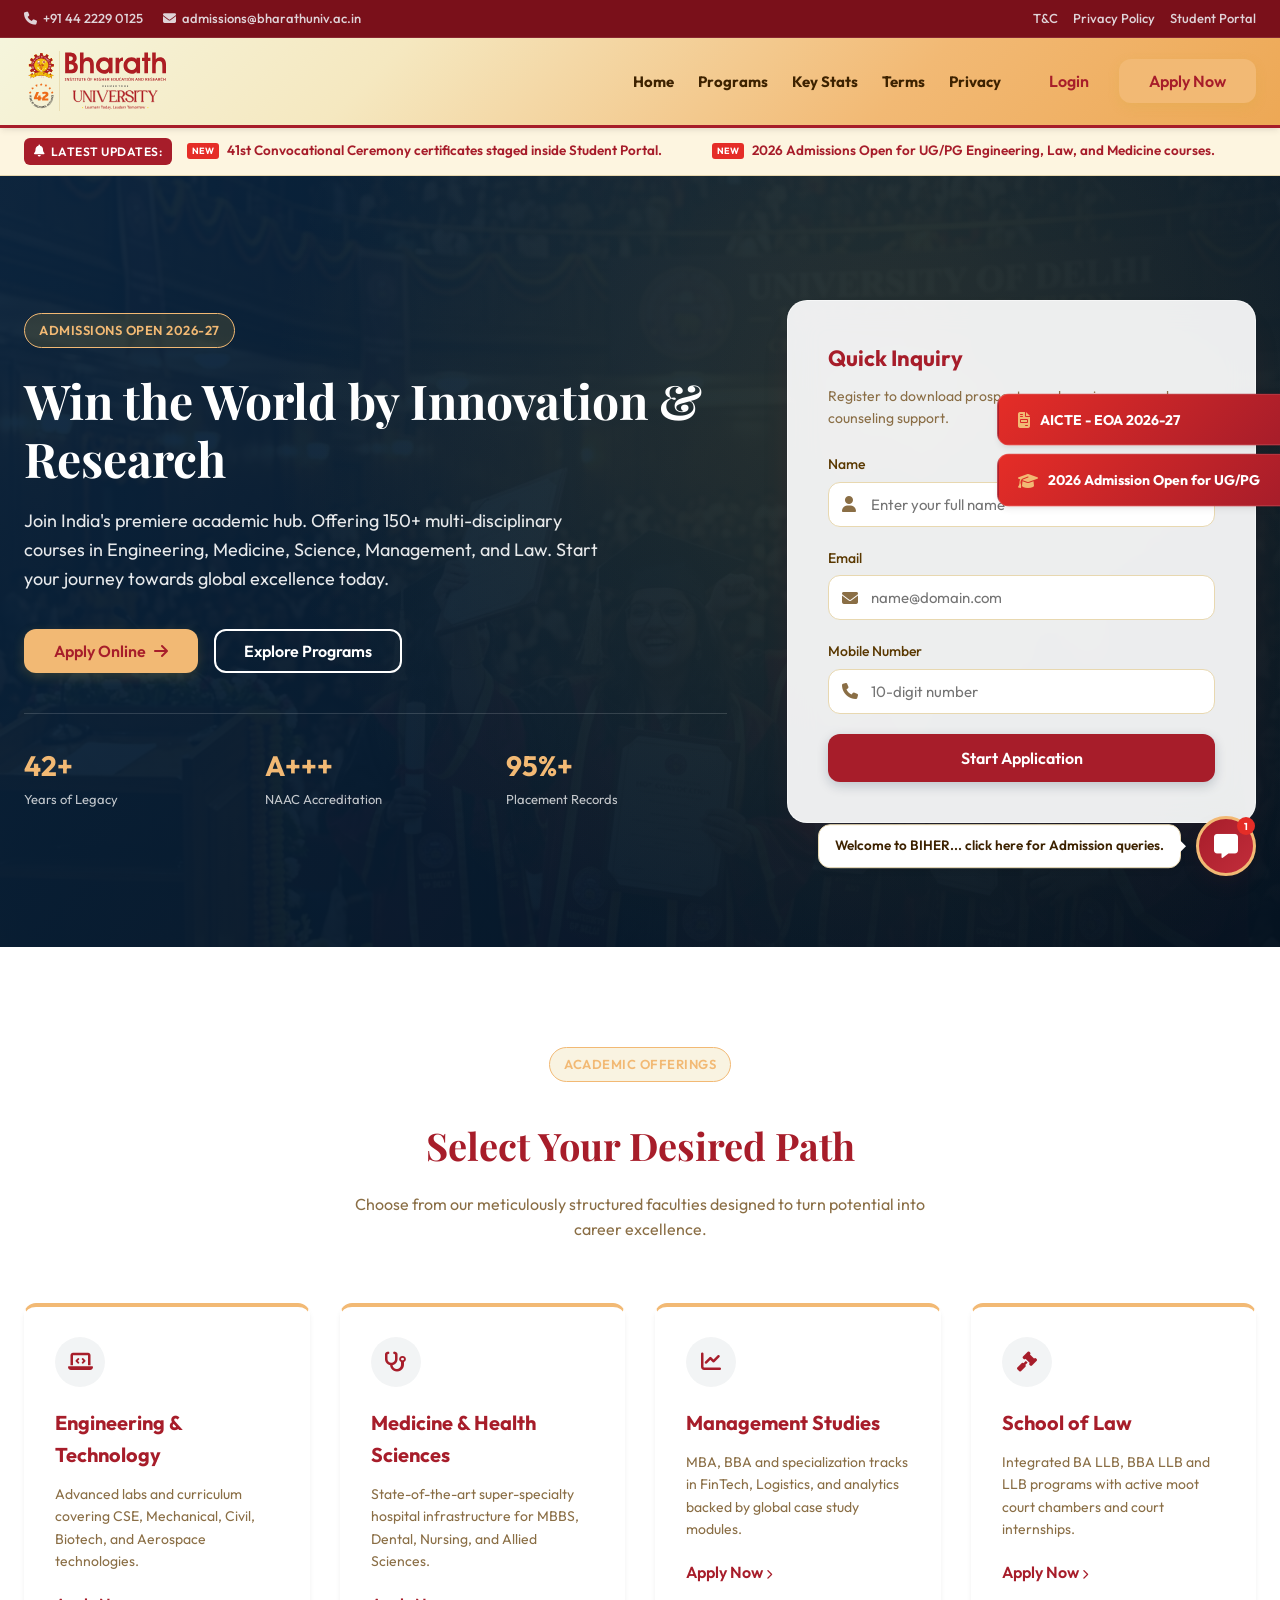
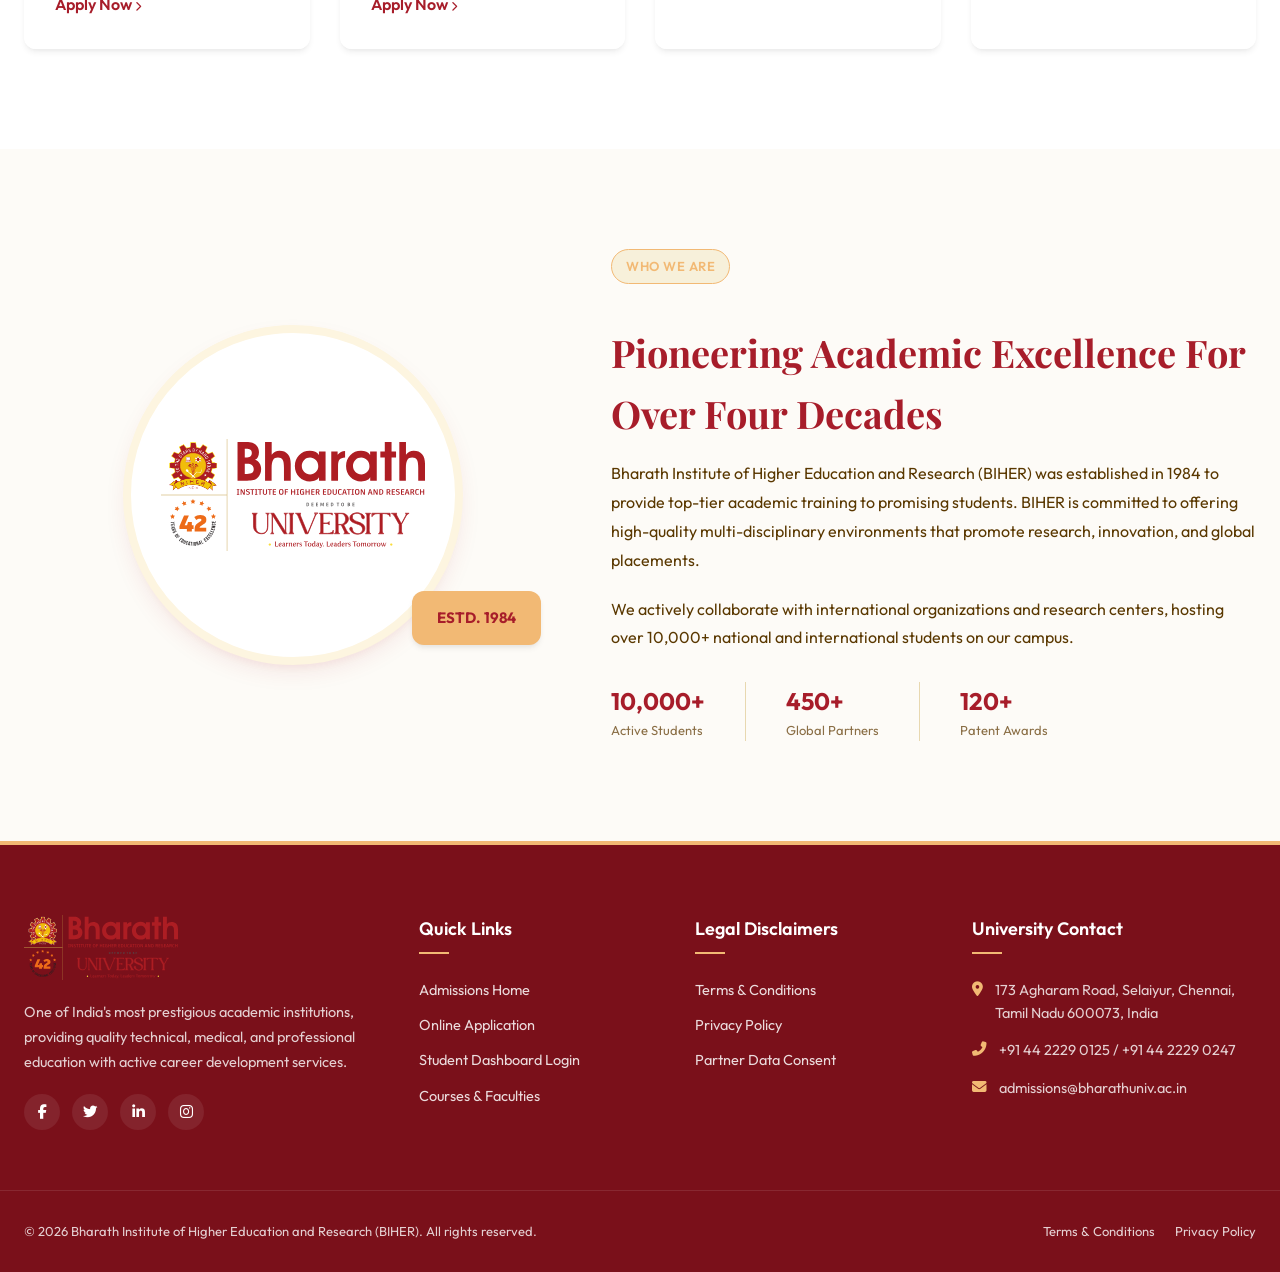
==== index.html @ 4147313d "Initial commit - Bharath University Web Admissions Portal" ====
<!DOCTYPE html>
<html lang="en">
<head>
    <meta charset="UTF-8">
    <meta name="viewport" content="width=device-width, initial-scale=1.0">
    <title>Bharath Institute of Higher Education and Research (BIHER) | Admissions 2026</title>
    <meta name="description" content="Official admissions portal for Bharath University (BIHER). Top-ranked educational institution in India with excellent research facilities and 95%+ placements. Apply online now.">
    <meta name="keywords" content="BIHER, Bharath University, Admissions 2026, Engineering Colleges in India, Medical Courses, B.Tech Admissions, Top Universities India">
    
    <!-- External Fonts & Icons -->
    <link rel="stylesheet" href="https://cdnjs.cloudflare.com/ajax/libs/font-awesome/6.4.0/css/all.min.css">
    <link rel="stylesheet" href="css/style.css">
</head>
<body>

    <!-- MINI TOP BAR -->
    <div class="mini-top-bar">
        <div class="container">
            <div class="mini-contact">
                <a href="tel:+914422290125"><i class="fas fa-phone"></i> +91 44 2229 0125</a>
                <a href="mailto:admissions@bharathuniv.ac.in"><i class="fas fa-envelope"></i> admissions@bharathuniv.ac.in</a>
            </div>
            <div class="mini-links">
                <a href="terms.html">T&C</a>
                <a href="privacy.html">Privacy Policy</a>
                <a href="login.html">Student Portal</a>
            </div>
        </div>
    </div>

    <!-- MAIN STICKY HEADER -->
    <header>
        <div class="container header-container">
            <a href="index.html" class="logo-img-link">
                <img src="images/logo.svg" alt="Bharath University Logo" class="header-logo">
            </a>
            
            <button class="mobile-toggle" aria-label="Toggle Menu">
                <span></span>
                <span></span>
                <span></span>
            </button>

            <nav>
                <ul class="nav-menu">
                    <li><a href="index.html" class="active">Home</a></li>
                    <li><a href="#programs">Programs</a></li>
                    <li><a href="#about">Key Stats</a></li>
                    <li><a href="terms.html">Terms</a></li>
                    <li><a href="privacy.html">Privacy</a></li>
                </ul>
                <div class="nav-actions">
                    <a href="login.html" class="btn btn-text">Login</a>
                    <a href="signup.html" class="btn btn-secondary">Apply Now</a>
                </div>
            </nav>
    </header>

    <!-- NOTIFICATIONS TICKER -->
    <div class="notifications-ticker">
        <div class="container ticker-container">
            <span class="ticker-label"><i class="fas fa-bell"></i> Latest Updates:</span>
            <div class="ticker-content">
                <div class="ticker-items">
                    <span class="ticker-item"><span class="ticker-new">NEW</span> 41st Convocational Ceremony certificates staged inside Student Portal.</span>
                    <span class="ticker-item"><span class="ticker-new">NEW</span> 2026 Admissions Open for UG/PG Engineering, Law, and Medicine courses.</span>
                    <span class="ticker-item"><span class="ticker-new">NEW</span> Project Expo Tech Fusion 2K26 registration started!</span>
                </div>
            </div>
        </div>
    </div>

    <!-- HERO SECTION -->
    <section class="hero">
        <div class="container hero-grid">
            <div class="hero-content">
                <span class="badge">Admissions Open 2026-27</span>
                <h2>Win the World by Innovation & Research</h2>
                <p>Join India's premiere academic hub. Offering 150+ multi-disciplinary courses in Engineering, Medicine, Science, Management, and Law. Start your journey towards global excellence today.</p>
                
                <div class="hero-buttons">
                    <a href="signup.html" class="btn btn-secondary">Apply Online <i class="fas fa-arrow-right"></i></a>
                    <a href="#programs" class="btn btn-outline" style="border-color: #fff; color: #fff;">Explore Programs</a>
                </div>

                <div class="stats-grid">
                    <div class="stat-item">
                        <h3>42+</h3>
                        <p>Years of Legacy</p>
                    </div>
                    <div class="stat-item">
                        <h3>A+++</h3>
                        <p>NAAC Accreditation</p>
                    </div>
                    <div class="stat-item">
                        <h3>95%+</h3>
                        <p>Placement Records</p>
                    </div>
                </div>
            </div>

            <!-- Inquiry Glass Card -->
            <div class="hero-widget glass-card">
                <h3>Quick Inquiry</h3>
                <p>Register to download prospectus and receive personal counseling support.</p>
                <form action="signup.html" method="GET">
                    <div class="form-group">
                        <label class="form-label" for="inqName">Name</label>
                        <div class="input-container">
                            <input class="form-input" type="text" id="inqName" name="name" placeholder="Enter your full name" required>
                            <i class="fas fa-user"></i>
                        </div>
                    </div>
                    
                    <div class="form-group">
                        <label class="form-label" for="inqEmail">Email</label>
                        <div class="input-container">
                            <input class="form-input" type="email" id="inqEmail" name="email" placeholder="name@domain.com" required>
                            <i class="fas fa-envelope"></i>
                        </div>
                    </div>
                    
                    <div class="form-group">
                        <label class="form-label" for="inqPhone">Mobile Number</label>
                        <div class="input-container">
                            <input class="form-input" type="tel" id="inqPhone" name="phone" placeholder="10-digit number" required>
                            <i class="fas fa-phone"></i>
                        </div>
                    </div>

                    <button type="submit" class="btn btn-primary form-submit" style="margin-bottom: 0;">Start Application</button>
                </form>
            </div>
        </div>
    </section>

    <!-- PROGRAMS GRID SECTION -->
    <section id="programs" style="padding: 100px 0; background: var(--bg-white);">
        <div class="container">
            <div class="text-center" style="margin-bottom: 60px;">
                <span class="badge">Academic Offerings</span>
                <h2 style="font-family: 'Playfair Display', serif; font-size: 38px; color: var(--primary); margin-top: 10px;">Select Your Desired Path</h2>
                <p class="text-muted" style="max-width: 600px; margin: 15px auto 0 auto;">Choose from our meticulously structured faculties designed to turn potential into career excellence.</p>
            </div>

            <div style="display: grid; grid-template-columns: repeat(auto-fit, minmax(280px, 1fr)); gap: 30px;">
                <!-- Faculty 1 -->
                <div class="glass-card" style="padding: 30px; border-radius: var(--radius-md); box-shadow: var(--shadow-md); transition: var(--transition); border-top: 4px solid var(--secondary);">
                    <div class="flex-center" style="width: 50px; height: 50px; background: rgba(10, 37, 64, 0.05); border-radius: 50%; color: var(--primary); font-size: 20px; margin-bottom: 20px;">
                        <i class="fas fa-laptop-code"></i>
                    </div>
                    <h4 style="font-size: 20px; color: var(--primary); margin-bottom: 12px;">Engineering & Technology</h4>
                    <p class="text-muted" style="font-size: 14px; margin-bottom: 20px;">Advanced labs and curriculum covering CSE, Mechanical, Civil, Biotech, and Aerospace technologies.</p>
                    <a href="signup.html?course=Engineering" class="btn-text" style="font-weight:600; padding:0;">Apply Now <i class="fas fa-chevron-right" style="font-size: 10px;"></i></a>
                </div>

                <!-- Faculty 2 -->
                <div class="glass-card" style="padding: 30px; border-radius: var(--radius-md); box-shadow: var(--shadow-md); transition: var(--transition); border-top: 4px solid var(--secondary);">
                    <div class="flex-center" style="width: 50px; height: 50px; background: rgba(10, 37, 64, 0.05); border-radius: 50%; color: var(--primary); font-size: 20px; margin-bottom: 20px;">
                        <i class="fas fa-stethoscope"></i>
                    </div>
                    <h4 style="font-size: 20px; color: var(--primary); margin-bottom: 12px;">Medicine & Health Sciences</h4>
                    <p class="text-muted" style="font-size: 14px; margin-bottom: 20px;">State-of-the-art super-specialty hospital infrastructure for MBBS, Dental, Nursing, and Allied Sciences.</p>
                    <a href="signup.html?course=Medicine" class="btn-text" style="font-weight:600; padding:0;">Apply Now <i class="fas fa-chevron-right" style="font-size: 10px;"></i></a>
                </div>

                <!-- Faculty 3 -->
                <div class="glass-card" style="padding: 30px; border-radius: var(--radius-md); box-shadow: var(--shadow-md); transition: var(--transition); border-top: 4px solid var(--secondary);">
                    <div class="flex-center" style="width: 50px; height: 50px; background: rgba(10, 37, 64, 0.05); border-radius: 50%; color: var(--primary); font-size: 20px; margin-bottom: 20px;">
                        <i class="fas fa-chart-line"></i>
                    </div>
                    <h4 style="font-size: 20px; color: var(--primary); margin-bottom: 12px;">Management Studies</h4>
                    <p class="text-muted" style="font-size: 14px; margin-bottom: 20px;">MBA, BBA and specialization tracks in FinTech, Logistics, and analytics backed by global case study modules.</p>
                    <a href="signup.html?course=Management" class="btn-text" style="font-weight:600; padding:0;">Apply Now <i class="fas fa-chevron-right" style="font-size: 10px;"></i></a>
                </div>

                <!-- Faculty 4 -->
                <div class="glass-card" style="padding: 30px; border-radius: var(--radius-md); box-shadow: var(--shadow-md); transition: var(--transition); border-top: 4px solid var(--secondary);">
                    <div class="flex-center" style="width: 50px; height: 50px; background: rgba(10, 37, 64, 0.05); border-radius: 50%; color: var(--primary); font-size: 20px; margin-bottom: 20px;">
                        <i class="fas fa-gavel"></i>
                    </div>
                    <h4 style="font-size: 20px; color: var(--primary); margin-bottom: 12px;">School of Law</h4>
                    <p class="text-muted" style="font-size: 14px; margin-bottom: 20px;">Integrated BA LLB, BBA LLB and LLB programs with active moot court chambers and court internships.</p>
                    <a href="signup.html?course=Law" class="btn-text" style="font-weight:600; padding:0;">Apply Now <i class="fas fa-chevron-right" style="font-size: 10px;"></i></a>
                </div>
            </div>
        </div>
    </section>

    <!-- CORE INFORMATION ABOUT UNIVERSITY -->
    <section id="about" style="padding: 100px 0; background: var(--bg-light);">
        <div class="container" style="display: grid; grid-template-columns: 1fr 1.2fr; gap: 50px; align-items: center;">
            <div style="position: relative;">
                <!-- Academic Seal Style Graphic using actual Logo -->
                <div class="flex-center" style="width: 340px; height: 340px; background: var(--bg-white); border-radius: 50%; border: 8px solid var(--secondary-light); box-shadow: var(--shadow-lg); padding: 30px; margin: 0 auto;">
                    <img src="images/logo.svg" alt="Bharath University Emblem" style="max-width: 100%; max-height: 100%; object-fit: contain;">
                </div>
                <div style="position: absolute; bottom: 20px; right: 20px; background: var(--secondary); color: var(--primary); padding: 15px 25px; border-radius: var(--radius-md); font-weight:700; box-shadow: var(--shadow-md); font-size: 15px;">
                    ESTD. 1984
                </div>
            </div>
            <div>
                <span class="badge">Who We Are</span>
                <h2 style="font-family: 'Playfair Display', serif; font-size: 38px; color: var(--primary); margin: 15px 0;">Pioneering Academic Excellence For Over Four Decades</h2>
                <p style="color: var(--text-mid); margin-bottom: 20px; line-height: 1.8;">Bharath Institute of Higher Education and Research (BIHER) was established in 1984 to provide top-tier academic training to promising students. BIHER is committed to offering high-quality multi-disciplinary environments that promote research, innovation, and global placements.</p>
                <p style="color: var(--text-mid); margin-bottom: 30px; line-height: 1.8;">We actively collaborate with international organizations and research centers, hosting over 10,000+ national and international students on our campus.</p>
                
                <div style="display: flex; gap: 40px;">
                    <div>
                        <h4 style="font-size: 24px; color: var(--primary); font-weight: 700;">10,000+</h4>
                        <p class="text-muted" style="font-size: 13px;">Active Students</p>
                    </div>
                    <div style="border-left: 1px solid var(--border); padding-left: 40px;">
                        <h4 style="font-size: 24px; color: var(--primary); font-weight: 700;">450+</h4>
                        <p class="text-muted" style="font-size: 13px;">Global Partners</p>
                    </div>
                    <div style="border-left: 1px solid var(--border); padding-left: 40px;">
                        <h4 style="font-size: 24px; color: var(--primary); font-weight: 700;">120+</h4>
                        <p class="text-muted" style="font-size: 13px;">Patent Awards</p>
                    </div>
                </div>
            </div>
        </div>
    </section>

    <!-- FOOTER -->
    <footer>
        <div class="container footer-grid">
            <div class="footer-col">
                <a href="index.html" class="logo-img-link" style="display: block; margin-bottom: 20px;">
                    <img src="images/logo.svg" alt="Bharath University Logo" class="footer-logo">
                </a>
                <p>One of India's most prestigious academic institutions, providing quality technical, medical, and professional education with active career development services.</p>
                <div class="social-links">
                    <a href="#" class="social-btn" aria-label="Facebook"><i class="fab fa-facebook-f"></i></a>
                    <a href="#" class="social-btn" aria-label="Twitter"><i class="fab fa-twitter"></i></a>
                    <a href="#" class="social-btn" aria-label="LinkedIn"><i class="fab fa-linkedin-in"></i></a>
                    <a href="#" class="social-btn" aria-label="Instagram"><i class="fab fa-instagram"></i></a>
                </div>
            </div>

            <div class="footer-col">
                <h3>Quick Links</h3>
                <ul class="footer-links">
                    <li><a href="index.html">Admissions Home</a></li>
                    <li><a href="signup.html">Online Application</a></li>
                    <li><a href="login.html">Student Dashboard Login</a></li>
                    <li><a href="#programs">Courses &amp; Faculties</a></li>
                </ul>
            </div>

            <div class="footer-col">
                <h3>Legal Disclaimers</h3>
                <ul class="footer-links">
                    <li><a href="terms.html">Terms &amp; Conditions</a></li>
                    <li><a href="privacy.html">Privacy Policy</a></li>
                    <li><a href="privacy.html#data-sharing">Partner Data Consent</a></li>
                </ul>
            </div>

            <div class="footer-col">
                <h3>University Contact</h3>
                <ul class="footer-contact-list">
                    <li>
                        <i class="fas fa-map-marker-alt"></i>
                        <span>173 Agharam Road, Selaiyur, Chennai, Tamil Nadu 600073, India</span>
                    </li>
                    <li>
                        <i class="fas fa-phone-alt"></i>
                        <span>+91 44 2229 0125 / +91 44 2229 0247</span>
                    </li>
                    <li>
                        <i class="fas fa-envelope"></i>
                        <span>admissions@bharathuniv.ac.in</span>
                    </li>
                </ul>
            </div>
        </div>

        <div class="container footer-bottom">
            <p>&copy; 2026 Bharath Institute of Higher Education and Research (BIHER). All rights reserved.</p>
            <div class="footer-bottom-links">
                <a href="terms.html">Terms &amp; Conditions</a>
                <a href="privacy.html">Privacy Policy</a>
            </div>
        </div>
    </footer>

    <!-- FLOATING ACTIONS SIDEBAR -->
    <div class="floating-sidebar">
        <a href="terms.html" class="floating-link">
            <i class="fas fa-file-invoice"></i> AICTE - EOA 2026-27
        </a>
        <a href="signup.html" class="floating-link">
            <i class="fas fa-graduation-cap"></i> 2026 Admission Open for UG/PG
        </a>
    </div>

    <!-- INTERACTIVE COUNSELOR CHAT HELPDESK -->
    <div class="chat-widget">
        <div class="chat-tooltip">Welcome to BIHER... click here for Admission queries.</div>
        <button class="chat-trigger" aria-label="Open Counselor Chat Helpdesk">
            <i class="fas fa-comment-alt"></i>
            <span class="chat-badge">1</span>
        </button>
        
        <div class="chat-window">
            <div class="chat-header">
                <h4>BIHER Admission Helpdesk</h4>
                <button class="chat-close" aria-label="Close Chat">&times;</button>
            </div>
            <div class="chat-body">
                <div class="chat-msg bot">Hello! Welcome to the Bharath University Admissions Portal. Ask me anything about our faculties, fees, eligibility, or online application details!</div>
            </div>
            <div class="chat-footer">
                <input type="text" class="chat-input" placeholder="Type your query here...">
                <button class="chat-send" aria-label="Send Message"><i class="fas fa-paper-plane"></i></button>
            </div>
        </div>
    </div>

    <!-- Scripts -->
    <script src="js/main.js"></script>
    <script>
        // Check for URL parameters to pre-fill inquiry form
        document.addEventListener('DOMContentLoaded', () => {
            const params = new URLSearchParams(window.location.search);
            const name = params.get('name');
            const email = params.get('email');
            const phone = params.get('phone');
            
            if (name) document.getElementById('inqName').value = name;
            if (email) document.getElementById('inqEmail').value = email;
            if (phone) document.getElementById('inqPhone').value = phone;
        });
    </script>
</body>
</html>
---- css/style.css ----
@import url('https://fonts.googleapis.com/css2?family=Outfit:wght@300;400;500;600;700;800&family=Playfair+Display:ital,wght@0,600;0,700;1,500&display=swap');

:root {
    /* Color Tokens based on Bharath University screenshot */
    --primary: #A71D2A; /* Maroon Red */
    --primary-light: #C22D3B;
    --primary-dark: #7A101A;
    --primary-rgb: 167, 29, 42;
    
    --secondary: #F2B974; /* Warm Gold / Amber */
    --secondary-hover: #E3A456;
    --secondary-light: #FDF5E0;
    --secondary-rgb: 242, 185, 116;

    --accent: #E52D27; /* Crimson Red */
    --success: #2F855A;
    --success-light: #DEF7EC;
    
    --bg-light: #FDFBF7; /* Very warm light beige */
    --bg-white: #FFFFFF;
    
    --text-dark: #3D2200; /* Dark brown for a warm theme */
    --text-mid: #5A3800;
    --text-muted: #8A6E45;
    --text-light: #F1F5F9;

    --border: #E8D8B0; /* Pale gold border */
    --border-hover: #D4C094;
    
    /* Effects and Spacing */
    --shadow-sm: 0 1px 3px rgba(0, 0, 0, 0.05), 0 1px 2px rgba(0, 0, 0, 0.03);
    --shadow-md: 0 4px 6px -1px rgba(0, 0, 0, 0.07), 0 2px 4px -1px rgba(0, 0, 0, 0.04);
    --shadow-lg: 0 10px 25px -5px rgba(167, 29, 42, 0.1), 0 8px 10px -6px rgba(167, 29, 42, 0.05);
    --shadow-premium: 0 20px 40px -15px rgba(167, 29, 42, 0.15);
    
    --transition: all 0.3s cubic-bezier(0.4, 0, 0.2, 1);
    --transition-fast: all 0.15s ease-out;
    --radius-sm: 6px;
    --radius-md: 12px;
    --radius-lg: 20px;
    
    /* Layout heights */
    --header-height: 90px;
}

/* Reset and Core Styles */
* {
    margin: 0;
    padding: 0;
    box-sizing: border-box;
}

html {
    scroll-behavior: smooth;
    height: -webkit-fill-available;
}

body {
    font-family: 'Outfit', sans-serif;
    background-color: var(--bg-light);
    color: var(--text-dark);
    line-height: 1.6;
    min-height: 100vh;
    min-height: -webkit-fill-available;
    display: flex;
    flex-direction: column;
    overflow-x: hidden;
}

a {
    color: inherit;
    text-decoration: none;
    transition: var(--transition-fast);
}

button, input, select, textarea {
    font-family: inherit;
    font-size: inherit;
}

/* Scrollbar styling */
::-webkit-scrollbar {
    width: 8px;
}
::-webkit-scrollbar-track {
    background: var(--bg-light);
}
::-webkit-scrollbar-thumb {
    background: var(--text-muted);
    border-radius: var(--radius-sm);
}
::-webkit-scrollbar-thumb:hover {
    background: var(--primary-light);
}

/* ──── CONTAINER & UTILITIES ──── */
.container {
    width: 100%;
    max-width: 1280px;
    margin: 0 auto;
    padding: 0 24px;
}

.text-center { text-align: center; }
.text-gold { color: var(--secondary); }
.text-navy { color: var(--primary); }
.text-muted { color: var(--text-muted); }

.flex-center {
    display: flex;
    align-items: center;
    justify-content: center;
}

/* ──── BUTTONS ──── */
.btn {
    display: inline-flex;
    align-items: center;
    justify-content: center;
    gap: 8px;
    padding: 12px 28px;
    font-weight: 600;
    border-radius: var(--radius-md);
    cursor: pointer;
    transition: var(--transition);
    border: 2px solid transparent;
    line-height: 1;
}

.btn-primary {
    background: var(--primary);
    color: var(--bg-white);
    box-shadow: 0 4px 12px rgba(10, 37, 64, 0.2);
}

.btn-primary:hover {
    background: var(--primary-light);
    transform: translateY(-2px);
    box-shadow: 0 6px 20px rgba(10, 37, 64, 0.3);
}

.btn-secondary {
    background: var(--secondary);
    color: var(--primary);
    box-shadow: 0 4px 12px rgba(212, 175, 55, 0.2);
}

.btn-secondary:hover {
    background: var(--secondary-hover);
    transform: translateY(-2px);
    box-shadow: 0 6px 20px rgba(212, 175, 55, 0.35);
}

.btn-outline {
    background: transparent;
    border-color: var(--primary);
    color: var(--primary);
}

.btn-outline:hover {
    background: rgba(10, 37, 64, 0.05);
    transform: translateY(-2px);
}

.btn-text {
    background: transparent;
    color: var(--primary);
    padding: 8px 16px;
}

.btn-text:hover {
    color: var(--secondary-hover);
}

/* ──── TOP MINI BAR ──── */
.mini-top-bar {
    background: var(--primary-dark);
    color: var(--text-light);
    font-size: 13px;
    font-weight: 500;
    padding: 8px 0;
    border-bottom: 1px solid rgba(255, 255, 255, 0.1);
}

.mini-top-bar .container {
    display: flex;
    justify-content: space-between;
    align-items: center;
}

.mini-contact {
    display: flex;
    gap: 20px;
}

.mini-contact a {
    display: flex;
    align-items: center;
    gap: 6px;
    color: var(--text-light);
    opacity: 0.85;
}

.mini-contact a:hover {
    opacity: 1;
    color: var(--secondary);
}

.mini-links {
    display: flex;
    gap: 15px;
}

.mini-links a {
    opacity: 0.85;
}

.mini-links a:hover {
    opacity: 1;
    color: var(--secondary);
}

/* ──── STICKY HEADER ──── */
header {
    background: linear-gradient(135deg, #F5F5DC 0%, #f5e8c0 30%, #F2B974 70%, #eda855 100%);
    box-shadow: var(--shadow-md);
    position: sticky;
    top: 0;
    z-index: 1000;
    height: var(--header-height);
    display: flex;
    align-items: center;
    border-bottom: 3.5px solid var(--primary);
}

.header-container {
    display: flex;
    justify-content: space-between;
    align-items: center;
    width: 100%;
}

.logo-container {
    display: flex;
    align-items: center;
    gap: 12px;
}

.logo-icon {
    width: 48px;
    height: 48px;
    background: linear-gradient(135deg, var(--primary) 0%, var(--primary-light) 100%);
    border-radius: 50%;
    display: flex;
    align-items: center;
    justify-content: center;
    border: 2px solid var(--secondary);
    box-shadow: var(--shadow-sm);
    color: var(--secondary);
    font-weight: 800;
    font-size: 20px;
}

.logo-text h1 {
    font-size: 18px;
    font-weight: 800;
    color: var(--primary);
    line-height: 1.1;
    letter-spacing: -0.5px;
}

.logo-text span {
    font-size: 11px;
    color: var(--text-muted);
    font-weight: 500;
    text-transform: uppercase;
    letter-spacing: 1px;
}

nav {
    display: flex;
    align-items: center;
    gap: 30px;
}

.nav-menu {
    display: flex;
    list-style: none;
    gap: 24px;
}

.nav-menu a {
    font-weight: 700;
    color: var(--text-dark);
    font-size: 15px;
    position: relative;
    padding: 8px 0;
}

.nav-menu a::after {
    content: '';
    position: absolute;
    bottom: 0;
    left: 0;
    width: 0;
    height: 3.5px;
    background: var(--primary);
    transition: var(--transition);
}

.nav-menu a:hover::after {
    width: 100%;
}

.nav-actions {
    display: flex;
    align-items: center;
    gap: 12px;
}

/* Mobile Nav Toggle */
.mobile-toggle {
    display: none;
    flex-direction: column;
    justify-content: space-between;
    width: 24px;
    height: 18px;
    background: transparent;
    border: none;
    cursor: pointer;
    z-index: 1001;
}

.mobile-toggle span {
    width: 100%;
    height: 2px;
    background-color: var(--primary);
    border-radius: 2px;
    transition: var(--transition);
}

.mobile-toggle.active span:nth-child(1) {
    transform: translateY(8px) rotate(45deg);
}

.mobile-toggle.active span:nth-child(2) {
    opacity: 0;
}

.mobile-toggle.active span:nth-child(3) {
    transform: translateY(-8px) rotate(-45deg);
}

/* ──── HERO SECTION ──── */
.hero {
    background: linear-gradient(135deg, rgba(10, 37, 64, 0.95) 0%, rgba(5, 19, 33, 0.98) 100%), 
                url('../images/hero_bg.jpg') center/cover no-repeat;
    color: var(--bg-white);
    padding: 100px 0;
    min-height: calc(100vh - var(--header-height) - 39px);
    display: flex;
    align-items: center;
    position: relative;
    overflow: hidden;
}

.hero::before {
    content: '';
    position: absolute;
    inset: 0;
    background: radial-gradient(circle at 70% 30%, rgba(212, 175, 55, 0.15) 0%, transparent 60%);
    pointer-events: none;
}

.hero-grid {
    display: grid;
    grid-template-columns: 1.2fr 0.8fr;
    gap: 60px;
    align-items: center;
    position: relative;
    z-index: 1;
}

.hero-content {
    animation: slideUp 0.8s ease-out;
}

.badge {
    background: rgba(212, 175, 55, 0.15);
    border: 1px solid var(--secondary);
    color: var(--secondary);
    padding: 6px 14px;
    border-radius: 20px;
    font-size: 13px;
    font-weight: 600;
    display: inline-flex;
    margin-bottom: 24px;
    letter-spacing: 0.5px;
    text-transform: uppercase;
}

.hero-content h2 {
    font-family: 'Playfair Display', serif;
    font-size: 48px;
    line-height: 1.2;
    margin-bottom: 20px;
    font-weight: 700;
}

.hero-content p {
    font-size: 18px;
    opacity: 0.9;
    margin-bottom: 35px;
    max-width: 600px;
}

.hero-buttons {
    display: flex;
    gap: 16px;
    margin-bottom: 40px;
}

.stats-grid {
    display: grid;
    grid-template-columns: repeat(3, 1fr);
    gap: 20px;
    border-top: 1px solid rgba(255, 255, 255, 0.15);
    padding-top: 30px;
}

.stat-item h3 {
    font-size: 28px;
    color: var(--secondary);
    font-weight: 700;
}

.stat-item p {
    font-size: 13px;
    opacity: 0.75;
    margin-bottom: 0;
}

/* Card glassmorphism style (used in login, signup, home cards) */
.glass-card {
    background: rgba(255, 255, 255, 0.92);
    backdrop-filter: blur(16px);
    border: 1px solid rgba(255, 255, 255, 0.5);
    border-radius: var(--radius-lg);
    padding: 40px;
    box-shadow: var(--shadow-premium);
    animation: fadeIn 1s ease-out;
}

/* Quick Inquiry / Sign Up widget on Hero */
.hero-widget {
    animation: slideUp 0.8s cubic-bezier(0.16, 1, 0.3, 1);
}

.hero-widget h3 {
    font-size: 22px;
    margin-bottom: 8px;
    color: var(--primary);
}

.hero-widget p {
    color: var(--text-muted);
    font-size: 14px;
    margin-bottom: 24px;
}

/* ──── AUTH PAGES (LOGIN / SIGNUP) ──── */
.auth-page {
    background: radial-gradient(circle at 10% 20%, rgba(10, 37, 64, 0.05) 0%, rgba(10, 37, 64, 0.01) 90%);
    flex: 1;
    display: flex;
    align-items: center;
    justify-content: center;
    padding: 60px 0;
}

.auth-card {
    width: 100%;
    max-width: 580px;
}

.auth-header {
    text-align: center;
    margin-bottom: 30px;
}

.auth-header .logo-icon {
    margin: 0 auto 16px auto;
}

.auth-header h2 {
    font-size: 26px;
    color: var(--primary);
    font-weight: 700;
}

.auth-header p {
    color: var(--text-muted);
    font-size: 14px;
}

/* Form Styles */
.form-group {
    margin-bottom: 20px;
    position: relative;
}

.form-row {
    display: grid;
    grid-template-columns: 1fr 1fr;
    gap: 16px;
}

.form-label {
    display: block;
    margin-bottom: 6px;
    font-weight: 500;
    font-size: 14px;
    color: var(--text-mid);
}

.input-container {
    position: relative;
}

.input-container i {
    position: absolute;
    left: 14px;
    top: 50%;
    transform: translateY(-50%);
    color: var(--text-muted);
    transition: var(--transition-fast);
}

.form-input {
    width: 100%;
    padding: 12px 14px 12px 42px;
    border: 1.5px solid var(--border);
    border-radius: var(--radius-md);
    background-color: var(--bg-white);
    color: var(--text-dark);
    font-size: 15px;
    transition: var(--transition);
    outline: none;
}

.form-input:focus {
    border-color: var(--primary);
    box-shadow: 0 0 0 4px rgba(10, 37, 64, 0.1);
}

.form-input:focus + i {
    color: var(--primary);
}

.password-toggle {
    position: absolute;
    right: 14px;
    top: 50%;
    transform: translateY(-50%);
    background: none;
    border: none;
    cursor: pointer;
    color: var(--text-muted);
    padding: 4px;
}

.password-toggle:hover {
    color: var(--primary);
}

.form-actions {
    display: flex;
    justify-content: space-between;
    align-items: center;
    margin-bottom: 24px;
    font-size: 14px;
}

.checkbox-label {
    display: flex;
    align-items: flex-start;
    gap: 8px;
    cursor: pointer;
    color: var(--text-mid);
    font-weight: 400;
}

.checkbox-label input[type="checkbox"] {
    margin-top: 4px;
    accent-color: var(--primary);
}

.forgot-link {
    color: var(--primary);
    font-weight: 500;
}

.forgot-link:hover {
    color: var(--secondary-hover);
}

.form-submit {
    width: 100%;
    padding: 14px;
    font-size: 16px;
    margin-bottom: 24px;
}

/* Consent Block Specifics */
.consent-container {
    background-color: #F8FAFC;
    border: 1px solid var(--border);
    border-radius: var(--radius-md);
    padding: 16px;
    margin-bottom: 24px;
    max-height: 180px;
    overflow-y: auto;
    font-size: 12.5px;
    line-height: 1.5;
    color: var(--text-mid);
    box-shadow: inset 0 2px 4px rgba(0, 0, 0, 0.02);
}

.consent-checkbox-wrap {
    display: flex;
    align-items: flex-start;
    gap: 10px;
}

.consent-checkbox-wrap input {
    margin-top: 3px;
    flex-shrink: 0;
    width: 16px;
    height: 16px;
    accent-color: var(--primary);
}

.consent-text {
    cursor: pointer;
    user-select: none;
}

.consent-text strong {
    color: var(--primary);
}

.form-footer {
    text-align: center;
    font-size: 14px;
    color: var(--text-muted);
}

.form-footer a {
    color: var(--primary);
    font-weight: 600;
}

.form-footer a:hover {
    color: var(--secondary-hover);
}

/* Validation styling */
.error-msg {
    color: var(--accent);
    font-size: 12px;
    margin-top: 4px;
    font-weight: 500;
    display: none;
}

.form-input.invalid {
    border-color: var(--accent);
    background-color: #FFF5F5;
}

.form-input.invalid:focus {
    box-shadow: 0 0 0 4px rgba(229, 62, 98, 0.1);
}

/* ──── MOCK STUDENT DASHBOARD ──── */
.dashboard-grid {
    display: grid;
    grid-template-columns: 280px 1fr;
    min-height: calc(100vh - var(--header-height));
}

.dash-sidebar {
    background-color: var(--primary);
    color: var(--bg-white);
    padding: 30px 20px;
    display: flex;
    flex-direction: column;
}

.user-profile-summary {
    text-align: center;
    padding-bottom: 30px;
    border-bottom: 1px solid rgba(255, 255, 255, 0.1);
    margin-bottom: 30px;
}

.profile-avatar {
    width: 80px;
    height: 80px;
    background: var(--secondary);
    color: var(--primary);
    border-radius: 50%;
    margin: 0 auto 16px auto;
    font-size: 32px;
    font-weight: 700;
    display: flex;
    align-items: center;
    justify-content: center;
    border: 3px solid rgba(255, 255, 255, 0.2);
}

.profile-name {
    font-size: 18px;
    font-weight: 600;
}

.profile-email {
    font-size: 13px;
    opacity: 0.7;
    margin-top: 4px;
}

.dash-nav {
    list-style: none;
    display: flex;
    flex-direction: column;
    gap: 8px;
}

.dash-nav-link {
    display: flex;
    align-items: center;
    gap: 12px;
    padding: 12px 16px;
    border-radius: var(--radius-md);
    font-weight: 500;
    color: rgba(255, 255, 255, 0.85);
    transition: var(--transition-fast);
}

.dash-nav-link:hover, .dash-nav-link.active {
    background: rgba(255, 255, 255, 0.1);
    color: var(--secondary);
}

.dash-logout {
    margin-top: auto;
    border-top: 1px solid rgba(255, 255, 255, 0.1);
    padding-top: 20px;
}

.dash-content {
    padding: 40px;
    overflow-y: auto;
}

.dash-header {
    display: flex;
    justify-content: space-between;
    align-items: center;
    margin-bottom: 30px;
}

.dash-header h2 {
    font-size: 28px;
    color: var(--primary);
    font-weight: 700;
}

/* Card Decks on Dash */
.dash-card-grid {
    display: grid;
    grid-template-columns: repeat(3, 1fr);
    gap: 24px;
    margin-bottom: 40px;
}

.dash-stat-card {
    background: var(--bg-white);
    border-radius: var(--radius-md);
    padding: 24px;
    box-shadow: var(--shadow-sm);
    border: 1px solid var(--border);
    display: flex;
    align-items: center;
    gap: 20px;
}

.dash-stat-icon {
    width: 54px;
    height: 54px;
    border-radius: var(--radius-md);
    background-color: rgba(10, 37, 64, 0.05);
    color: var(--primary);
    font-size: 22px;
    display: flex;
    align-items: center;
    justify-content: center;
}

.dash-stat-icon.gold {
    background-color: rgba(212, 175, 55, 0.1);
    color: var(--secondary-hover);
}

.dash-stat-card h4 {
    font-size: 14px;
    color: var(--text-muted);
    font-weight: 500;
}

.dash-stat-card .value {
    font-size: 22px;
    font-weight: 700;
    color: var(--text-dark);
}

/* Track Admission Process */
.admission-track-card {
    background: var(--bg-white);
    border-radius: var(--radius-md);
    padding: 30px;
    box-shadow: var(--shadow-sm);
    border: 1px solid var(--border);
    margin-bottom: 40px;
}

.admission-track-card h3 {
    font-size: 18px;
    color: var(--primary);
    margin-bottom: 24px;
    font-weight: 700;
}

.progress-track {
    display: flex;
    justify-content: space-between;
    position: relative;
    margin-bottom: 20px;
}

.progress-track::before {
    content: '';
    position: absolute;
    top: 15px;
    left: 40px;
    right: 40px;
    height: 4px;
    background: var(--border);
    z-index: 1;
}

.progress-bar-fill {
    position: absolute;
    top: 15px;
    left: 40px;
    width: 66%; /* Shows progress to phase 3 */
    height: 4px;
    background: var(--secondary);
    z-index: 2;
}

.step-node {
    display: flex;
    flex-direction: column;
    align-items: center;
    z-index: 3;
    position: relative;
}

.node-bullet {
    width: 32px;
    height: 32px;
    border-radius: 50%;
    background-color: var(--bg-white);
    border: 3px solid var(--border);
    display: flex;
    align-items: center;
    justify-content: center;
    font-size: 12px;
    font-weight: 700;
    color: var(--text-muted);
    transition: var(--transition);
}

.step-node.completed .node-bullet {
    background-color: var(--success);
    border-color: var(--success);
    color: var(--bg-white);
}

.step-node.active .node-bullet {
    border-color: var(--secondary);
    color: var(--primary);
    box-shadow: 0 0 0 4px rgba(212, 175, 55, 0.2);
}

.node-label {
    margin-top: 10px;
    font-size: 13px;
    font-weight: 600;
    color: var(--text-mid);
}

.step-node.completed .node-label {
    color: var(--success);
}

.step-node.active .node-label {
    color: var(--primary);
}

/* ──── DOCUMENT LEGAL PAGES (TERMS & PRIVACY) ──── */
.doc-page {
    padding: 60px 0 100px 0;
}

.doc-wrapper {
    background: var(--bg-white);
    border-radius: var(--radius-lg);
    box-shadow: var(--shadow-md);
    border: 1px solid var(--border);
    padding: 60px;
}

.doc-wrapper h2 {
    font-family: 'Playfair Display', serif;
    font-size: 36px;
    color: var(--primary);
    margin-bottom: 12px;
    font-weight: 700;
}

.doc-meta {
    font-size: 14px;
    color: var(--text-muted);
    margin-bottom: 40px;
    padding-bottom: 20px;
    border-bottom: 1px solid var(--border);
}

.doc-section {
    margin-bottom: 30px;
}

.doc-section h3 {
    font-size: 20px;
    color: var(--primary);
    margin-bottom: 14px;
    font-weight: 600;
}

.doc-section p {
    color: var(--text-mid);
    margin-bottom: 16px;
    text-align: justify;
}

.doc-section ul {
    margin-left: 20px;
    margin-bottom: 16px;
    color: var(--text-mid);
}

.doc-section li {
    margin-bottom: 8px;
}

/* ──── FOOTER ──── */
footer {
    background-color: var(--primary-dark);
    color: rgba(255, 255, 255, 0.8);
    padding: 70px 0 30px 0;
    margin-top: auto;
    font-size: 14.5px;
    border-top: 4px solid var(--secondary);
}

.footer-grid {
    display: grid;
    grid-template-columns: 1.5fr 1fr 1fr 1.2fr;
    gap: 40px;
    margin-bottom: 60px;
}

.footer-col h3 {
    color: var(--bg-white);
    font-size: 18px;
    margin-bottom: 24px;
    font-weight: 600;
    position: relative;
    padding-bottom: 10px;
}

.footer-col h3::after {
    content: '';
    position: absolute;
    bottom: 0;
    left: 0;
    width: 30px;
    height: 2px;
    background: var(--secondary);
}

.footer-col p {
    line-height: 1.7;
    margin-bottom: 20px;
}

.footer-links {
    list-style: none;
    display: flex;
    flex-direction: column;
    gap: 12px;
}

.footer-links a {
    color: rgba(255, 255, 255, 0.85);
}

.footer-links a:hover {
    color: var(--secondary);
    padding-left: 6px;
}

.footer-contact-list {
    list-style: none;
    display: flex;
    flex-direction: column;
    gap: 14px;
}

.footer-contact-list li {
    display: flex;
    align-items: flex-start;
    gap: 12px;
}

.footer-contact-list i {
    color: var(--secondary);
    margin-top: 4px;
}

.social-links {
    display: flex;
    gap: 12px;
    margin-top: 20px;
}

.social-btn {
    width: 36px;
    height: 36px;
    border-radius: 50%;
    background-color: rgba(255, 255, 255, 0.08);
    display: flex;
    align-items: center;
    justify-content: center;
    color: var(--bg-white);
    transition: var(--transition-fast);
}

.social-btn:hover {
    background-color: var(--secondary);
    color: var(--primary);
    transform: translateY(-2px);
}

.footer-bottom {
    border-top: 1px solid rgba(255, 255, 255, 0.1);
    padding-top: 30px;
    display: flex;
    justify-content: space-between;
    align-items: center;
    font-size: 13px;
}

.footer-bottom-links {
    display: flex;
    gap: 20px;
}

.footer-bottom-links a:hover {
    color: var(--secondary);
}

/* ──── ANIMATIONS ──── */
@keyframes fadeIn {
    from { opacity: 0; }
    to { opacity: 1; }
}

@keyframes slideUp {
    from {
        opacity: 0;
        transform: translateY(20px);
    }
    to {
        opacity: 1;
        transform: translateY(0);
    }
}

/* ──── RESPONSIVE MEDIA QUERIES ──── */
@media (max-width: 1024px) {
    .hero-grid {
        grid-template-columns: 1fr;
        gap: 50px;
        text-align: center;
    }
    .hero-content p {
        margin-left: auto;
        margin-right: auto;
    }
    .hero-buttons {
        justify-content: center;
    }
    .stats-grid {
        max-width: 600px;
        margin: 0 auto;
    }
    .footer-grid {
        grid-template-columns: 1fr 1fr;
        gap: 30px;
    }
    .dashboard-grid {
        grid-template-columns: 1fr;
    }
    .dash-sidebar {
        flex-direction: row;
        align-items: center;
        justify-content: space-between;
        padding: 20px;
        border-bottom: 2px solid var(--secondary);
    }
    .user-profile-summary {
        margin-bottom: 0;
        padding-bottom: 0;
        border-bottom: none;
        display: flex;
        align-items: center;
        gap: 16px;
        text-align: left;
    }
    .profile-avatar {
        width: 50px;
        height: 50px;
        margin: 0;
        font-size: 20px;
    }
    .dash-nav {
        flex-direction: row;
        flex-wrap: wrap;
    }
    .dash-logout {
        margin-top: 0;
        padding-top: 0;
        border-top: none;
    }
}

@media (max-width: 768px) {
    nav {
        position: fixed;
        top: var(--header-height);
        left: -100%;
        width: 100%;
        height: calc(100vh - var(--header-height));
        background: var(--bg-white);
        flex-direction: column;
        justify-content: flex-start;
        align-items: center;
        padding: 40px 24px;
        gap: 30px;
        transition: var(--transition);
        box-shadow: 0 10px 15px -3px rgba(0, 0, 0, 0.05);
        overflow-y: auto;
    }
    
    nav.active {
        left: 0;
    }

    .nav-menu {
        flex-direction: column;
        align-items: center;
        gap: 24px;
        width: 100%;
    }

    .nav-menu a {
        font-size: 18px;
    }

    .nav-actions {
        flex-direction: column;
        width: 100%;
        gap: 16px;
        margin-top: 20px;
    }
    
    .nav-actions .btn {
        width: 100%;
    }

    .mobile-toggle {
        display: flex;
    }

    .hero {
        padding: 60px 0;
    }

    .hero-content h2 {
        font-size: 36px;
    }

    .doc-wrapper {
        padding: 30px 20px;
    }

    .doc-wrapper h2 {
        font-size: 28px;
    }

    .form-row {
        grid-template-columns: 1fr;
        gap: 0;
    }
    
    .dash-card-grid {
        grid-template-columns: 1fr;
    }
    
    .progress-track {
        flex-direction: column;
        gap: 24px;
        padding-left: 20px;
    }
    
    .progress-track::before {
        top: 0;
        bottom: 0;
        left: 28px;
        width: 4px;
        height: auto;
    }
    
    .progress-bar-fill {
        top: 0;
        left: 28px;
        width: 4px;
        height: 66%;
    }
    
    .step-node {
        flex-direction: row;
        gap: 16px;
        align-items: center;
    }
    
    .node-label {
        margin-top: 0;
    }
    
    .footer-grid {
        grid-template-columns: 1fr;
    }

    .footer-bottom {
        flex-direction: column;
        gap: 16px;
        text-align: center;
    }
}

/* ──── AUTH SPLIT SCREEN LAYOUT ──── */
.auth-split-wrapper {
    display: flex;
    min-height: 100vh;
    width: 100%;
    background-color: var(--bg-white);
}

.auth-split-left {
    flex: 1.2;
    background: var(--bg-white);
    color: var(--text-dark);
    display: flex;
    flex-direction: column;
    justify-content: center;
    padding: 60px 80px;
    position: relative;
    overflow: hidden;
    border-right: 1.5px solid var(--border);
}

.auth-split-left::before {
    content: '';
    position: absolute;
    inset: 0;
    background: radial-gradient(circle at 80% 20%, rgba(242, 185, 116, 0.08) 0%, transparent 65%);
    pointer-events: none;
}

.auth-split-left-content {
    max-width: 520px;
    position: relative;
    z-index: 2;
    animation: slideUp 0.8s cubic-bezier(0.16, 1, 0.3, 1);
}

.auth-split-logo {
    width: 72px;
    height: 72px;
    background: rgba(255, 255, 255, 0.06);
    border: 2.5px solid var(--secondary);
    border-radius: var(--radius-md);
    display: flex;
    align-items: center;
    justify-content: center;
    color: var(--secondary);
    font-size: 32px;
    font-weight: 800;
    margin-bottom: 35px;
    box-shadow: 0 8px 32px rgba(0, 0, 0, 0.15);
}

.auth-split-left h2 {
    font-size: 42px;
    font-weight: 700;
    line-height: 1.2;
    margin-bottom: 20px;
    font-family: 'Outfit', sans-serif;
    color: var(--bg-white);
    letter-spacing: -0.5px;
}

.auth-split-left p {
    font-size: 16.5px;
    opacity: 0.85;
    line-height: 1.7;
}

.auth-split-right {
    flex: 0.8;
    background-color: var(--bg-white);
    display: flex;
    flex-direction: column;
    justify-content: center;
    align-items: center;
    padding: 60px 80px;
    position: relative;
}

.auth-split-right-content {
    width: 100%;
    max-width: 440px;
    animation: fadeIn 1s ease-out;
}

.auth-split-right h3 {
    font-size: 32px;
    font-weight: 700;
    color: var(--primary);
    margin-bottom: 6px;
    letter-spacing: -0.5px;
}

.auth-split-right p.subtitle {
    color: var(--text-muted);
    font-size: 15px;
    margin-bottom: 35px;
}

/* Make split forms feel super premium & spacious */
.auth-split-right .form-group {
    margin-bottom: 24px;
}

.auth-split-right .form-input {
    padding: 14px 14px 14px 44px;
    border-color: #E2E8F0;
    font-size: 14.5px;
}

.auth-split-right .input-container i {
    left: 16px;
}

.auth-split-right .form-label {
    font-size: 13.5px;
    color: #475569;
    margin-bottom: 8px;
}

.auth-split-right .btn-primary {
    padding: 14px;
    font-size: 15px;
    border-radius: var(--radius-md);
    background-color: var(--primary);
}

.auth-split-right .btn-primary:hover {
    background-color: var(--primary-light);
}

/* Responsiveness for split page */
@media (max-width: 1100px) {
    .auth-split-left {
        padding: 50px;
    }
    .auth-split-right {
        padding: 50px;
    }
}

@media (max-width: 900px) {
    .auth-split-wrapper {
        flex-direction: column;
    }
    
    .auth-split-left {
        flex: none;
        padding: 40px 24px;
        min-height: auto;
    }
    
    .auth-split-left-content {
        max-width: 100%;
        text-align: center;
    }
    
    .auth-split-logo {
        margin: 0 auto 20px auto;
    }
    
    .auth-split-left h2 {
        font-size: 30px;
        margin-bottom: 12px;
    }
    
    .auth-split-left p {
        font-size: 15px;
    }
    
    .auth-split-right {
        flex: 1;
        padding: 50px 24px;
    }
    
    .auth-split-right-content {
        max-width: 100%;
    }
}

/* ──── BRANDING LOGO IMAGE STYLING ──── */
.header-logo {
    height: 60px;
    width: auto;
    max-width: 260px;
    display: block;
    object-fit: contain;
}

.footer-logo {
    height: 65px;
    width: auto;
    max-width: 280px;
    display: block;
    object-fit: contain;
    margin-bottom: 20px;
}

.auth-split-logo-img {
    height: 80px;
    width: auto;
    max-width: 320px;
    display: block;
    object-fit: contain;
    margin-bottom: 30px;
}

.dash-header-logo {
    height: 52px;
    width: auto;
    max-width: 240px;
    display: block;
    object-fit: contain;
}

/* ──── TICKER, FLOATING ACTIONS & CHAT HELP WIDGET ──── */

.notifications-ticker {
    background-color: var(--secondary-light);
    border-bottom: 1.5px solid var(--border);
    padding: 10px 0;
    overflow: hidden;
    font-size: 13.5px;
    font-weight: 600;
    color: var(--primary);
}
.ticker-container {
    display: flex;
    align-items: center;
    gap: 15px;
}
.ticker-label {
    background-color: var(--primary);
    color: var(--bg-white);
    padding: 4px 10px;
    border-radius: var(--radius-sm);
    font-size: 12px;
    text-transform: uppercase;
    letter-spacing: 0.5px;
    white-space: nowrap;
    display: flex;
    align-items: center;
    gap: 5px;
}
.ticker-content {
    flex: 1;
    overflow: hidden;
    position: relative;
    height: 22px;
}
.ticker-items {
    display: flex;
    gap: 50px;
    position: absolute;
    white-space: nowrap;
    animation: tickerRun 25s linear infinite;
}
.ticker-items:hover {
    animation-play-state: paused;
}
.ticker-item {
    display: flex;
    align-items: center;
    gap: 8px;
}
.ticker-new {
    background-color: var(--accent);
    color: var(--bg-white);
    font-size: 9px;
    padding: 1px 5px;
    border-radius: 3px;
    font-weight: 700;
}
@keyframes tickerRun {
    0% { transform: translateX(100%); }
    100% { transform: translateX(-100%); }
}

/* Floating Action Buttons */
.floating-sidebar {
    position: fixed;
    right: 0;
    top: 50%;
    transform: translateY(-50%);
    z-index: 999;
    display: flex;
    flex-direction: column;
    gap: 8px;
}
.floating-link {
    background: linear-gradient(135deg, var(--accent) 0%, var(--primary) 100%);
    color: var(--bg-white);
    padding: 14px 20px;
    border-radius: var(--radius-md) 0 0 var(--radius-md);
    font-weight: 700;
    font-size: 14px;
    box-shadow: var(--shadow-md);
    display: flex;
    align-items: center;
    gap: 10px;
    cursor: pointer;
    transition: var(--transition);
    border: 1px solid rgba(255, 255, 255, 0.2);
    border-right: none;
}
.floating-link:hover {
    transform: translateX(-10px);
    background: linear-gradient(135deg, var(--primary) 0%, var(--primary-light) 100%);
}
.floating-link i {
    font-size: 16px;
    color: var(--secondary);
}

/* Chat Helpdesk Widget */
.chat-widget {
    position: fixed;
    bottom: 24px;
    right: 24px;
    z-index: 1000;
}
.chat-trigger {
    width: 60px;
    height: 60px;
    background: linear-gradient(135deg, var(--primary) 0%, var(--primary-light) 100%);
    border-radius: 50%;
    border: 3px solid var(--secondary);
    box-shadow: var(--shadow-lg);
    cursor: pointer;
    display: flex;
    align-items: center;
    justify-content: center;
    color: var(--bg-white);
    font-size: 24px;
    transition: var(--transition);
    position: relative;
}
.chat-trigger:hover {
    transform: scale(1.1) rotate(5deg);
}
.chat-badge {
    position: absolute;
    top: -2px;
    right: -2px;
    width: 18px;
    height: 18px;
    background-color: var(--accent);
    color: var(--bg-white);
    border-radius: 50%;
    font-size: 10px;
    font-weight: 700;
    display: flex;
    align-items: center;
    justify-content: center;
}
.chat-tooltip {
    position: absolute;
    right: 75px;
    top: 50%;
    transform: translateY(-50%);
    background-color: var(--bg-white);
    color: var(--text-dark);
    padding: 10px 16px;
    border-radius: var(--radius-md);
    box-shadow: var(--shadow-md);
    font-size: 13.5px;
    font-weight: 600;
    white-space: nowrap;
    pointer-events: none;
    animation: bounceLeft 2s infinite;
    border: 1.5px solid var(--border);
}
.chat-tooltip::after {
    content: '';
    position: absolute;
    left: 100%;
    top: 50%;
    transform: translateY(-50%);
    border-width: 6px;
    border-style: solid;
    border-color: transparent transparent transparent var(--bg-white);
}
.chat-window {
    position: absolute;
    bottom: 75px;
    right: 0;
    width: 360px;
    height: 480px;
    background-color: var(--bg-white);
    border-radius: var(--radius-lg);
    box-shadow: var(--shadow-premium);
    border: 1px solid var(--border);
    display: none;
    flex-direction: column;
    overflow: hidden;
    animation: slideUp 0.3s ease-out;
}
.chat-window.active {
    display: flex;
}
.chat-header {
    background: linear-gradient(135deg, var(--primary) 0%, var(--primary-light) 100%);
    color: var(--bg-white);
    padding: 16px 20px;
    display: flex;
    justify-content: space-between;
    align-items: center;
    border-bottom: 2px solid var(--secondary);
}
.chat-header h4 {
    font-size: 16px;
    font-weight: 700;
    margin: 0;
}
.chat-close {
    background: none;
    border: none;
    color: var(--bg-white);
    font-size: 20px;
    cursor: pointer;
    opacity: 0.8;
}
.chat-close:hover {
    opacity: 1;
}
.chat-body {
    flex: 1;
    padding: 20px;
    overflow-y: auto;
    background-color: #FDFDFD;
    display: flex;
    flex-direction: column;
    gap: 12px;
}
.chat-msg {
    max-width: 80%;
    padding: 10px 14px;
    border-radius: var(--radius-md);
    font-size: 13.5px;
    line-height: 1.5;
}
.chat-msg.bot {
    background-color: var(--bg-light);
    color: var(--text-dark);
    border-bottom-left-radius: 2px;
    border: 1px solid var(--border);
    align-self: flex-start;
}
.chat-msg.user {
    background-color: var(--primary);
    color: var(--bg-white);
    border-bottom-right-radius: 2px;
    align-self: flex-end;
}
.chat-footer {
    padding: 12px 16px;
    border-top: 1px solid var(--border);
    background-color: var(--bg-white);
    display: flex;
    gap: 10px;
}
.chat-input {
    flex: 1;
    border: 1.5px solid var(--border);
    border-radius: var(--radius-md);
    padding: 8px 12px;
    font-size: 14px;
    outline: none;
}
.chat-input:focus {
    border-color: var(--primary);
}
.chat-send {
    background-color: var(--primary);
    color: var(--bg-white);
    border: none;
    width: 38px;
    height: 38px;
    border-radius: var(--radius-md);
    cursor: pointer;
    display: flex;
    align-items: center;
    justify-content: center;
    transition: var(--transition-fast);
}
.chat-send:hover {
    background-color: var(--primary-light);
}
@keyframes bounceLeft {
    0%, 100% { transform: translateY(-50%) translateX(0); }
    50% { transform: translateY(-50%) translateX(-8px); }
}
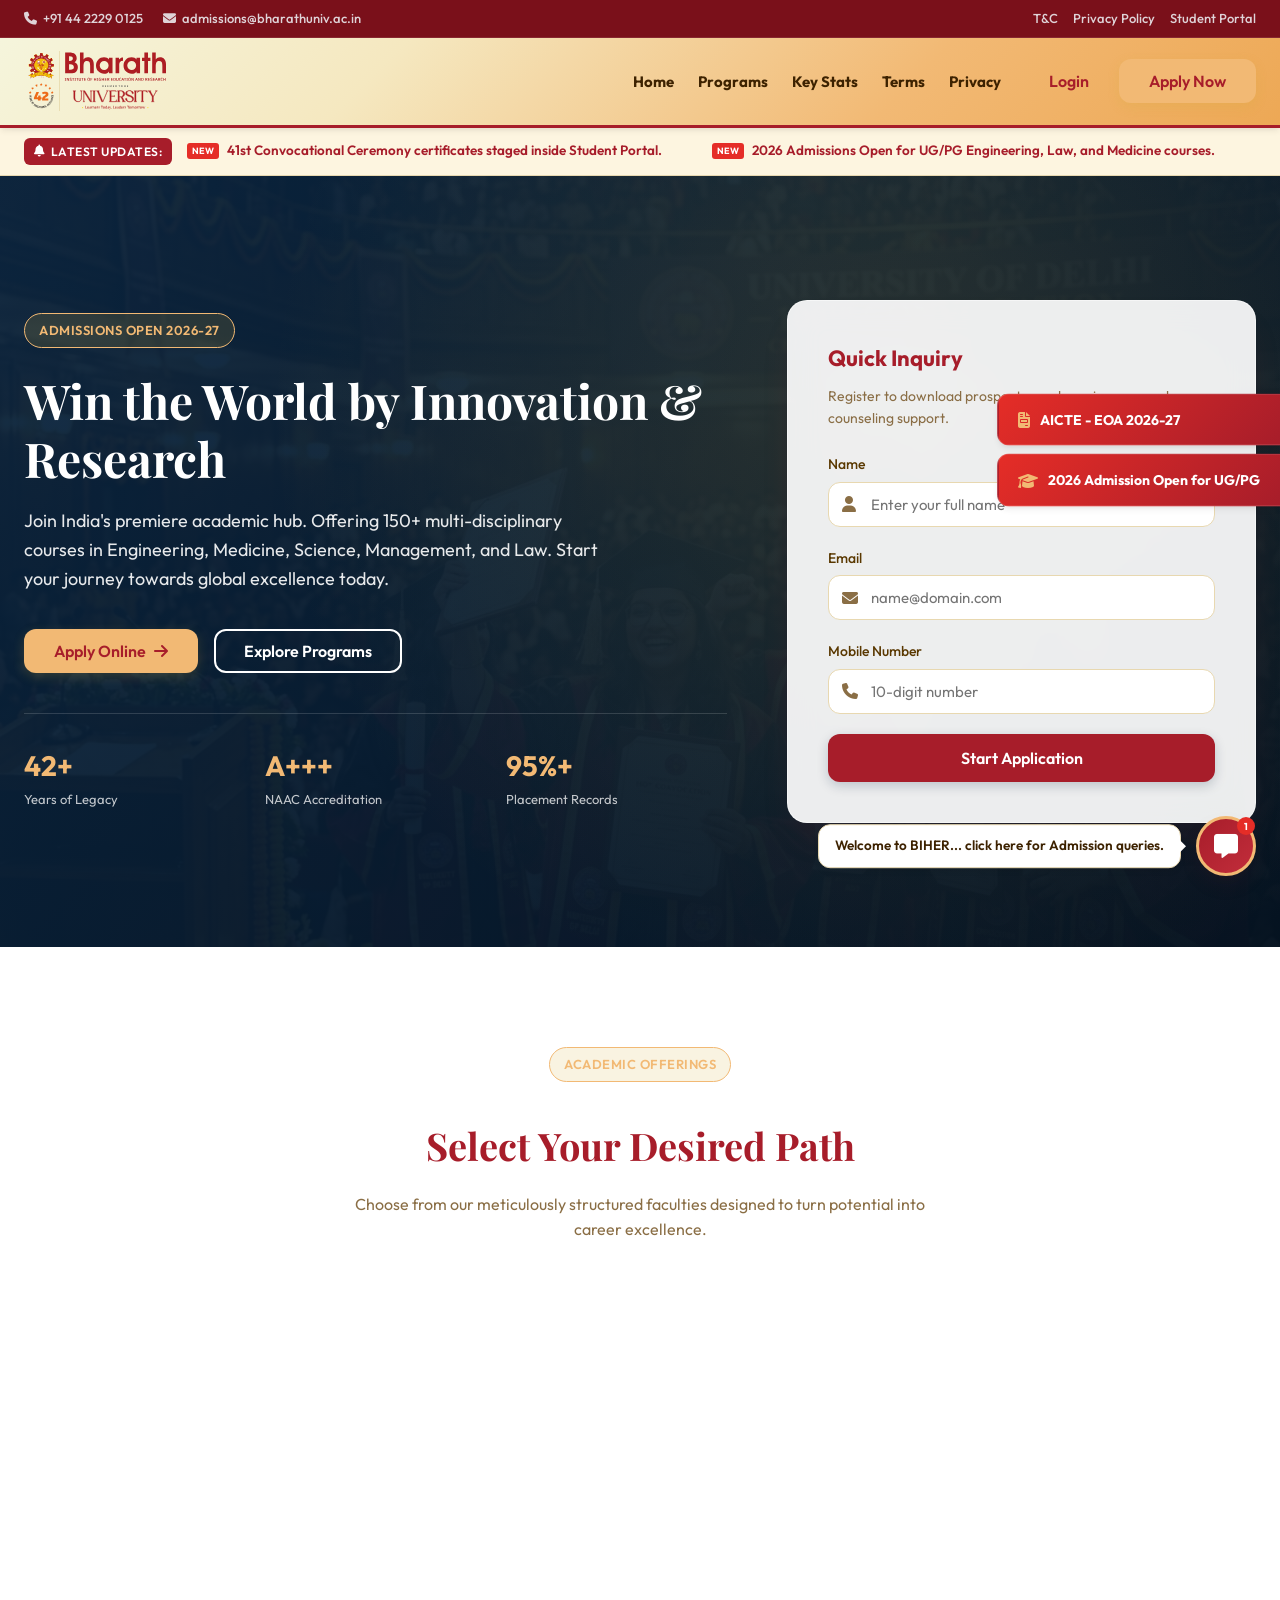
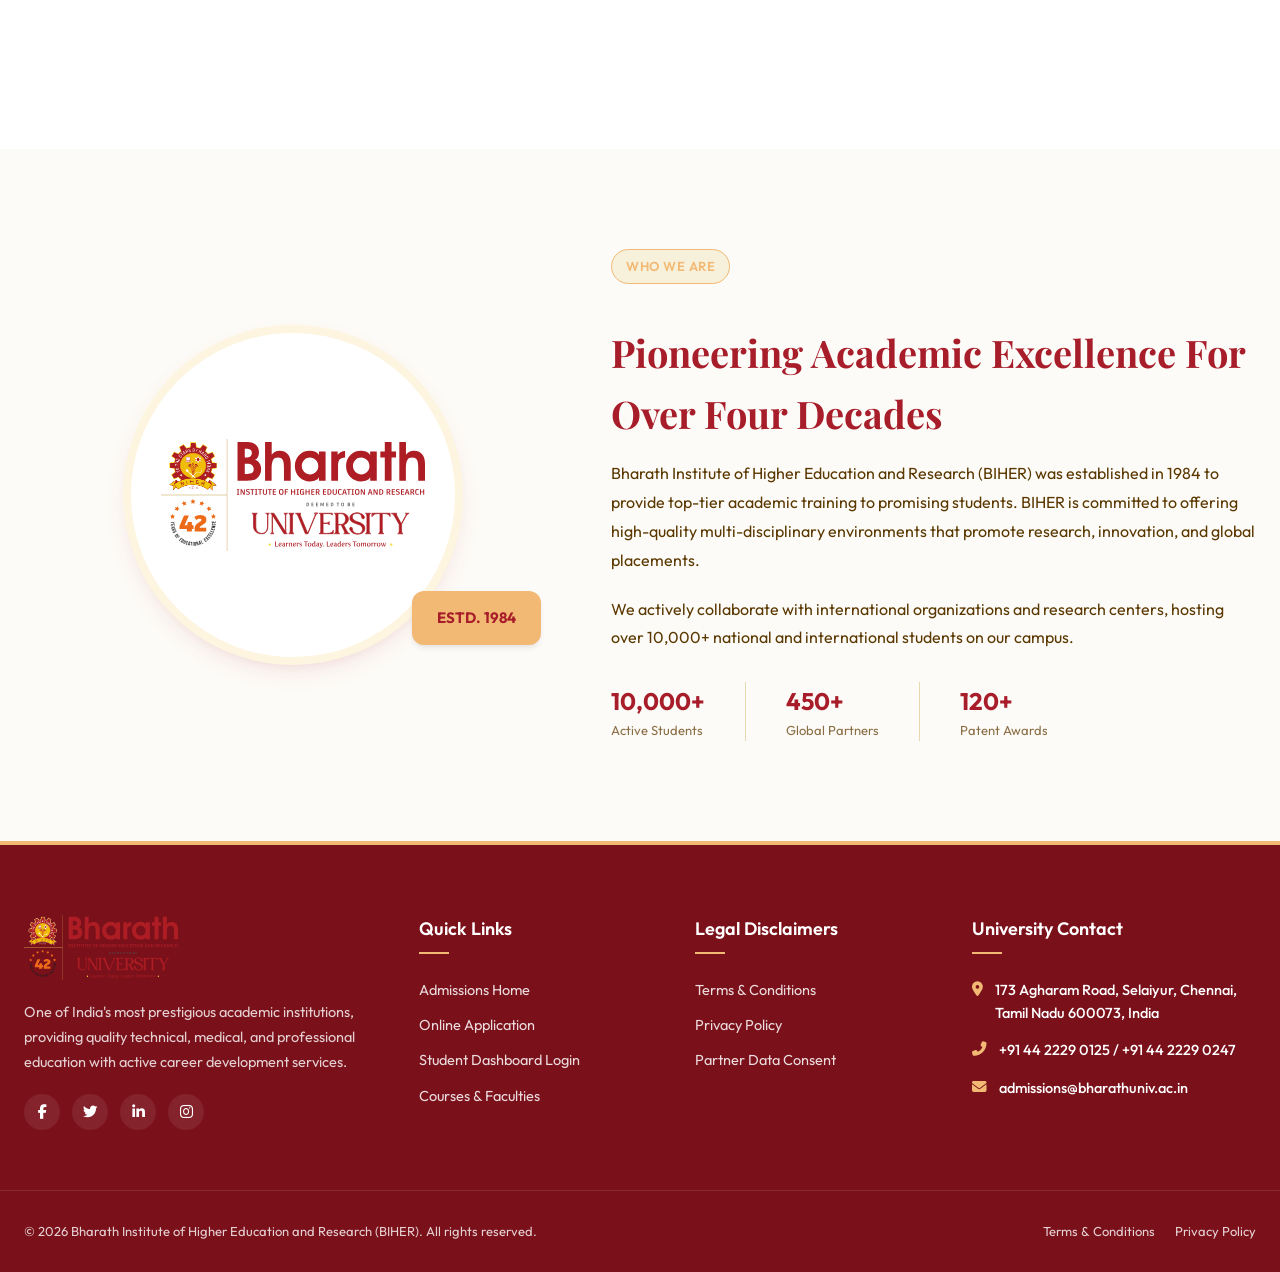
==== commit b3419a3d: "Fixed mobile toggle breakpoint and footer contact contrast" ====
--- a/index.html
+++ b/index.html
@@ -260,18 +260,18 @@
 
             <div class="footer-col">
                 <h3>University Contact</h3>
-                <ul class="footer-contact-list">
+                <ul class="footer-contact-list" style="color: #FFFFFF;">
                     <li>
-                        <i class="fas fa-map-marker-alt"></i>
-                        <span>173 Agharam Road, Selaiyur, Chennai, Tamil Nadu 600073, India</span>
+                        <i class="fas fa-map-marker-alt" style="color: var(--secondary);"></i>
+                        <span style="color: #FFFFFF; font-weight: 500;">173 Agharam Road, Selaiyur, Chennai, Tamil Nadu 600073, India</span>
                     </li>
                     <li>
-                        <i class="fas fa-phone-alt"></i>
-                        <span>+91 44 2229 0125 / +91 44 2229 0247</span>
+                        <i class="fas fa-phone-alt" style="color: var(--secondary);"></i>
+                        <span style="color: #FFFFFF; font-weight: 500;">+91 44 2229 0125 / +91 44 2229 0247</span>
                     </li>
                     <li>
-                        <i class="fas fa-envelope"></i>
-                        <span>admissions@bharathuniv.ac.in</span>
+                        <i class="fas fa-envelope" style="color: var(--secondary);"></i>
+                        <span style="color: #FFFFFF; font-weight: 500;">admissions@bharathuniv.ac.in</span>
                     </li>
                 </ul>
             </div>
--- a/css/style.css
+++ b/css/style.css
@@ -1168,7 +1168,7 @@
     }
 }
 
-@media (max-width: 768px) {
+@media (max-width: 1024px) {
     nav {
         position: fixed;
         top: var(--header-height);
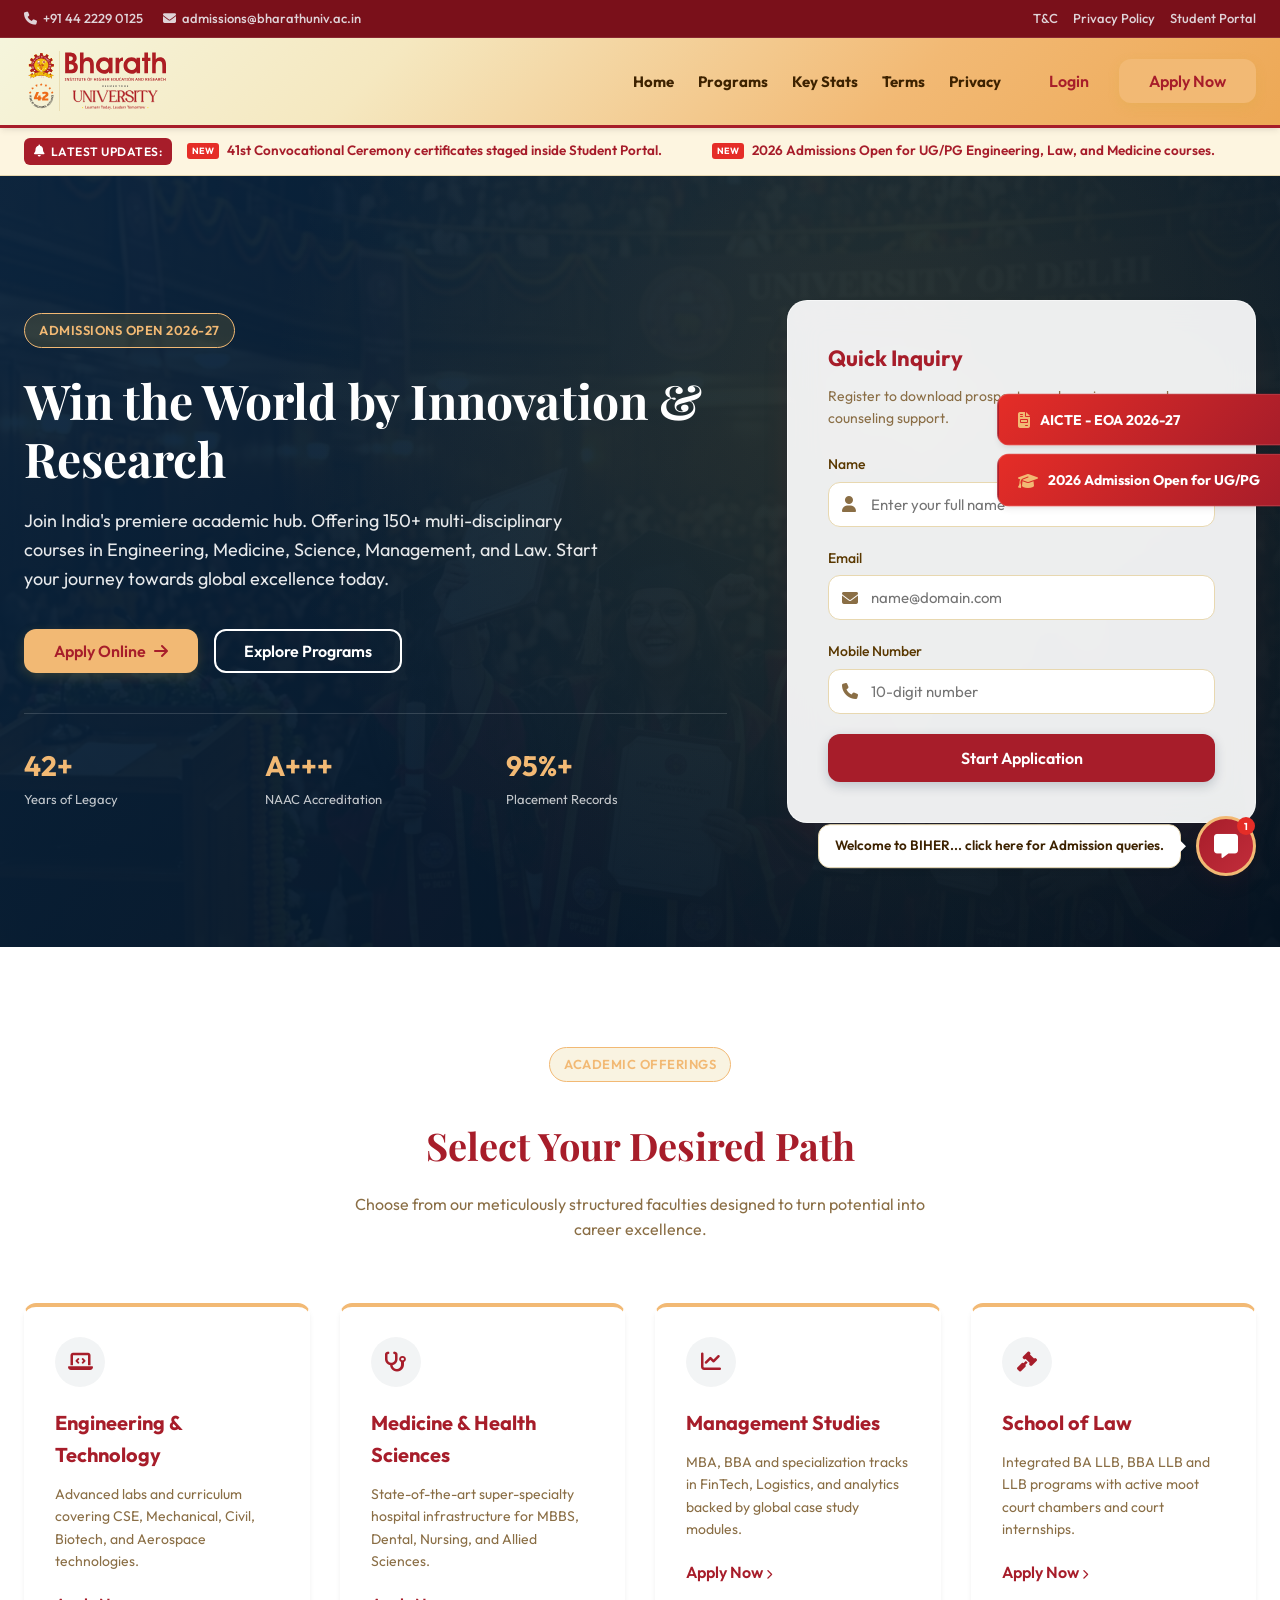
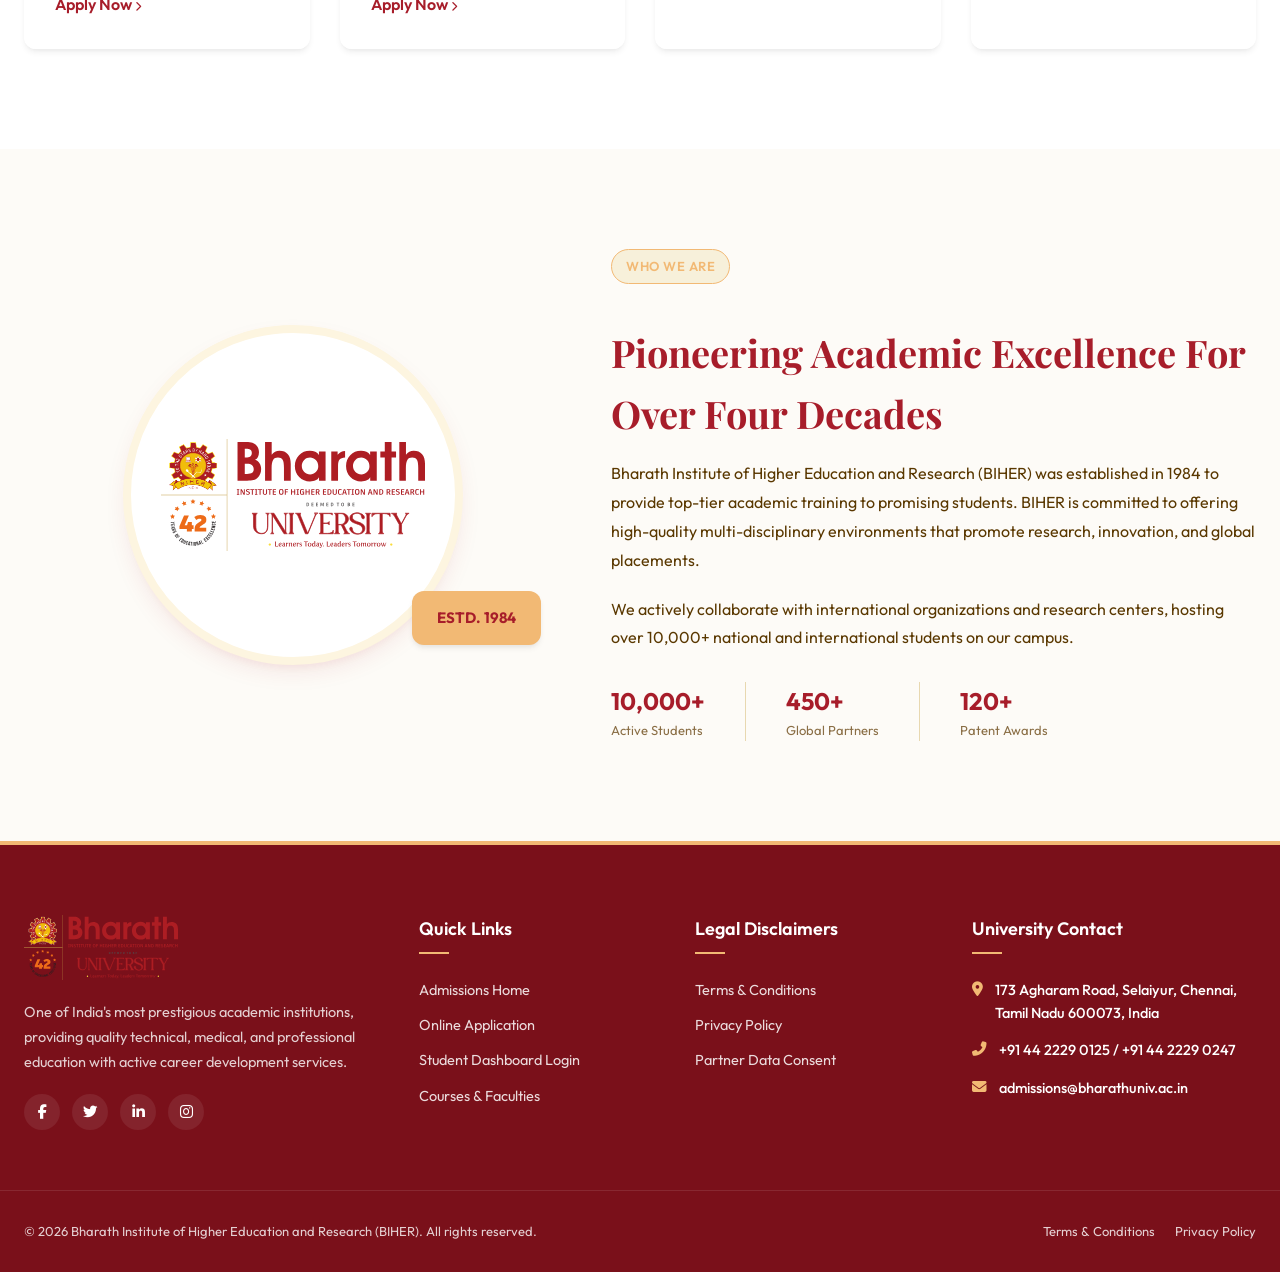
==== commit 28050eb8: "Applied bulletproof mobile layout fix and explicit toggle" ====
--- a/index.html
+++ b/index.html
@@ -10,6 +10,84 @@
     <!-- External Fonts & Icons -->
     <link rel="stylesheet" href="https://cdnjs.cloudflare.com/ajax/libs/font-awesome/6.4.0/css/all.min.css">
     <link rel="stylesheet" href="css/style.css">
+    
+    <style>
+        .menu-toggle {
+            display: none;
+            color: var(--primary);
+            font-size: 28px;
+            cursor: pointer;
+        }
+
+        @media screen and (max-width: 768px) {
+            /* Fix overlapping mini top bar */
+            .mini-top-bar .container {
+                flex-direction: column !important;
+                text-align: center !important;
+                gap: 10px !important;
+                padding: 10px !important;
+            }
+            .mini-contact {
+                flex-direction: column !important;
+                gap: 5px !important;
+            }
+            .mini-links {
+                justify-content: center !important;
+                margin-top: 5px !important;
+            }
+
+            /* Header and Nav toggle */
+            .header-container {
+                position: relative;
+            }
+            .menu-toggle {
+                display: block;
+            }
+            nav {
+                display: none !important;
+                position: absolute !important;
+                top: 100% !important;
+                left: 0 !important;
+                width: 100% !important;
+                height: auto !important;
+                background: var(--bg-white) !important;
+                flex-direction: column !important;
+                padding: 20px !important;
+                box-shadow: 0 10px 15px -3px rgba(0,0,0,0.1) !important;
+                z-index: 1000 !important;
+            }
+            nav.active {
+                display: flex !important;
+            }
+            .nav-menu {
+                flex-direction: column !important;
+                width: 100% !important;
+            }
+            .nav-actions {
+                flex-direction: column !important;
+                width: 100% !important;
+            }
+            
+            /* Footer Fixes */
+            .footer-contact-list li {
+                flex-direction: column !important;
+                align-items: center !important;
+                text-align: center !important;
+            }
+            .footer-grid {
+                grid-template-columns: 1fr !important;
+                text-align: center !important;
+            }
+            
+            .stats-grid {
+                grid-template-columns: 1fr !important;
+                gap: 15px !important;
+            }
+            .hero-grid {
+                grid-template-columns: 1fr !important;
+            }
+        }
+    </style>
 </head>
 <body>
 
@@ -35,13 +113,11 @@
                 <img src="images/logo.svg" alt="Bharath University Logo" class="header-logo">
             </a>
             
-            <button class="mobile-toggle" aria-label="Toggle Menu">
-                <span></span>
-                <span></span>
-                <span></span>
-            </button>
-
-            <nav>
+            <div class="menu-toggle" id="mobile-menu">
+                <i class="fas fa-bars"></i>
+            </div>
+
+            <nav id="nav-links">
                 <ul class="nav-menu">
                     <li><a href="index.html" class="active">Home</a></li>
                     <li><a href="#programs">Programs</a></li>
@@ -333,6 +409,11 @@
             if (email) document.getElementById('inqEmail').value = email;
             if (phone) document.getElementById('inqPhone').value = phone;
         });
+
+        // Mobile Menu Toggle
+        document.getElementById('mobile-menu').addEventListener('click', function() {
+            document.getElementById('nav-links').classList.toggle('active');
+        });
     </script>
 </body>
 </html>
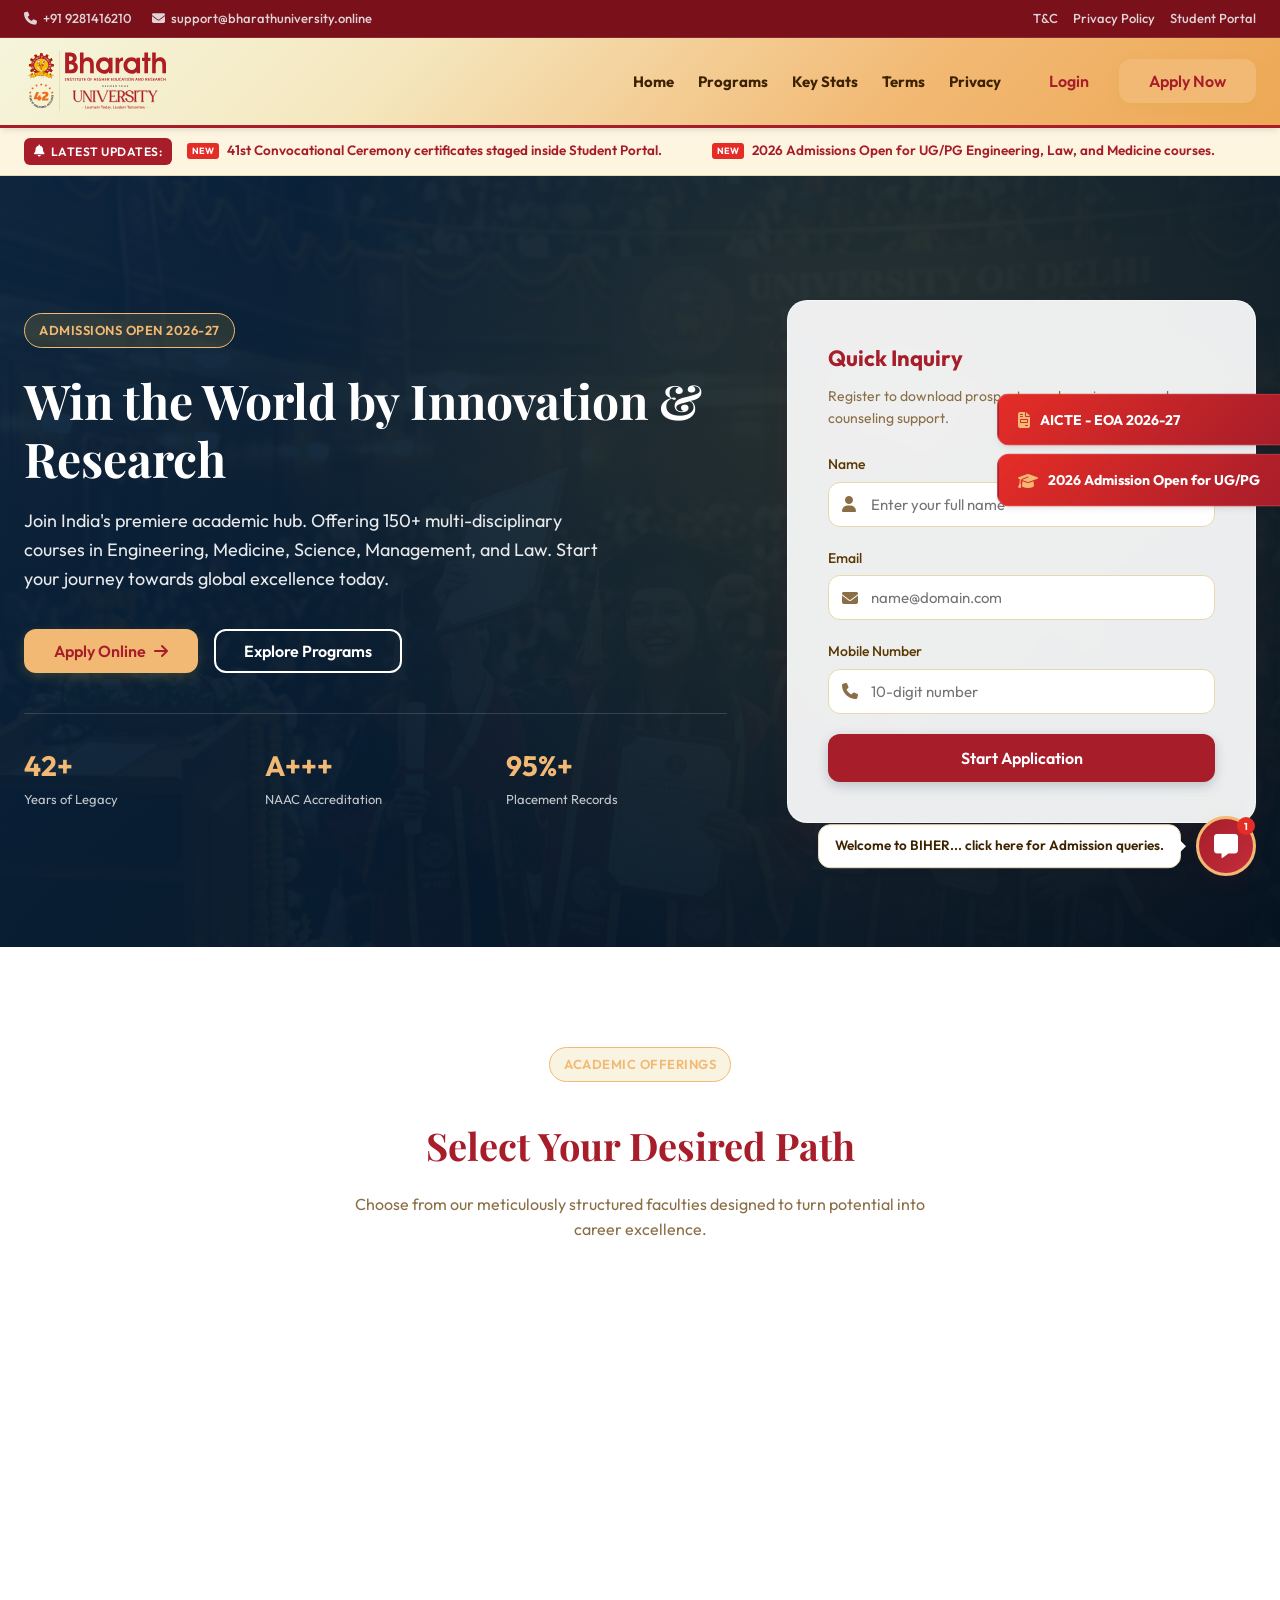
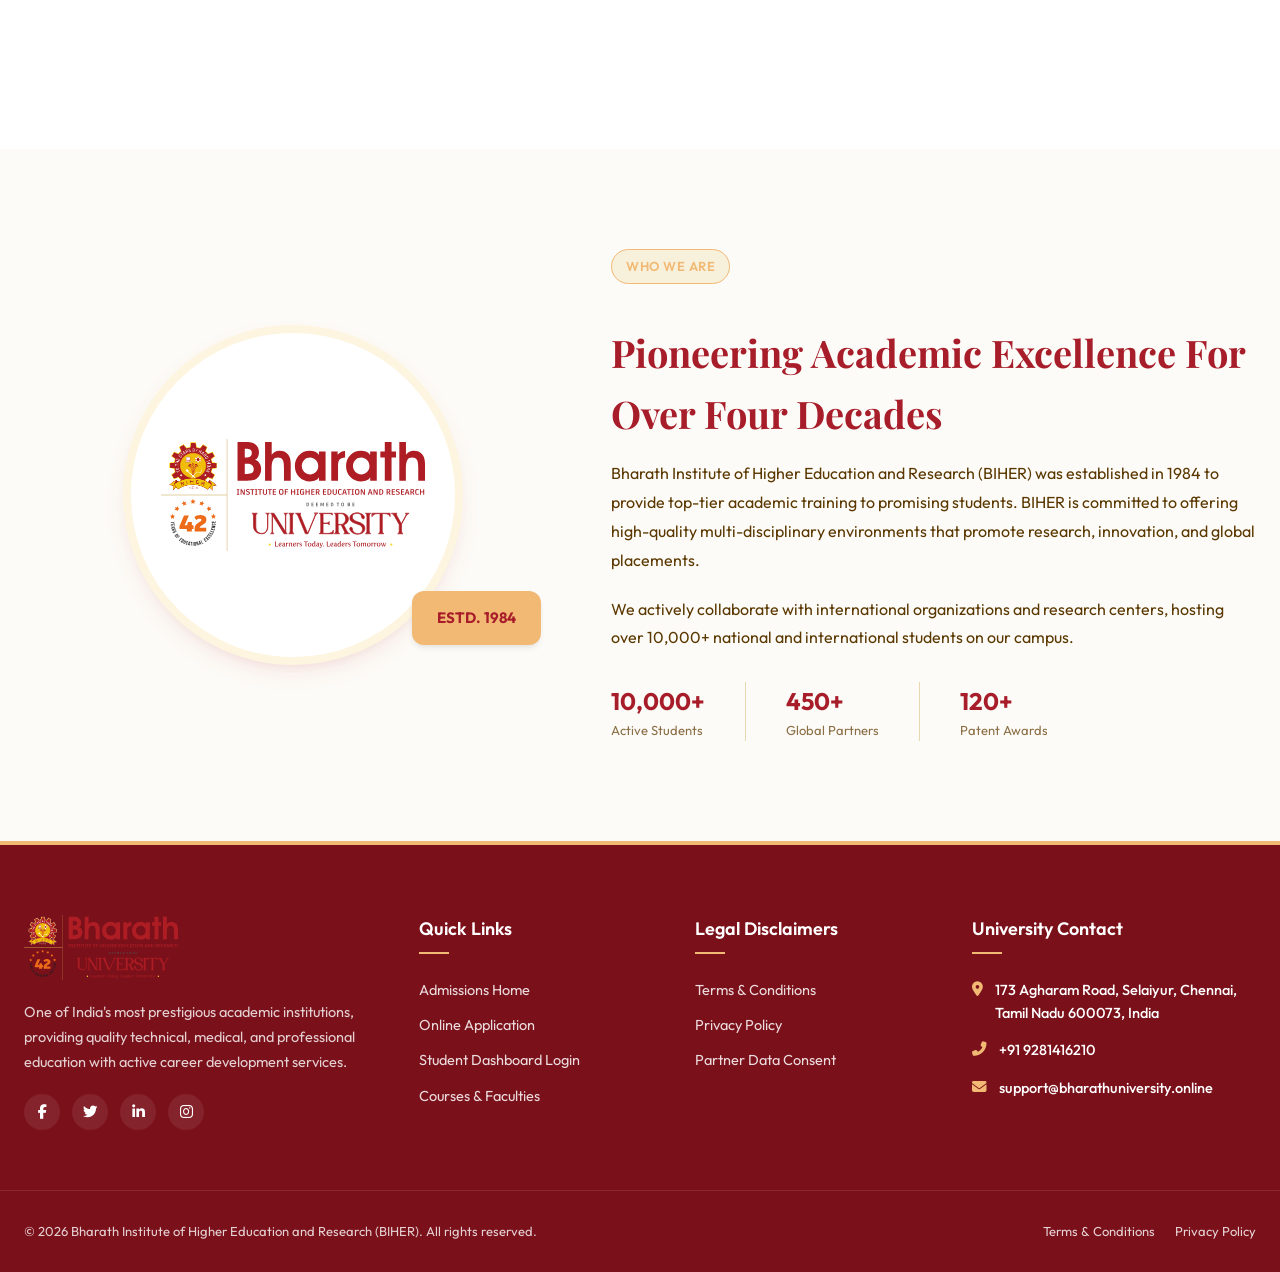
==== commit 0716a54b: "Updated support email" ====
--- a/index.html
+++ b/index.html
@@ -95,8 +95,8 @@
     <div class="mini-top-bar">
         <div class="container">
             <div class="mini-contact">
-                <a href="tel:+914422290125"><i class="fas fa-phone"></i> +91 44 2229 0125</a>
-                <a href="mailto:admissions@bharathuniv.ac.in"><i class="fas fa-envelope"></i> admissions@bharathuniv.ac.in</a>
+                <a href="tel:+919281416210"><i class="fas fa-phone"></i> +91 9281416210</a>
+                <a href="mailto:support@bharathuniversity.online"><i class="fas fa-envelope"></i> support@bharathuniversity.online</a>
             </div>
             <div class="mini-links">
                 <a href="terms.html">T&C</a>
@@ -343,11 +343,11 @@
                     </li>
                     <li>
                         <i class="fas fa-phone-alt" style="color: var(--secondary);"></i>
-                        <span style="color: #FFFFFF; font-weight: 500;">+91 44 2229 0125 / +91 44 2229 0247</span>
+                        <span style="color: #FFFFFF; font-weight: 500;">+91 9281416210</span>
                     </li>
                     <li>
                         <i class="fas fa-envelope" style="color: var(--secondary);"></i>
-                        <span style="color: #FFFFFF; font-weight: 500;">admissions@bharathuniv.ac.in</span>
+                        <span style="color: #FFFFFF; font-weight: 500;">support@bharathuniversity.online</span>
                     </li>
                 </ul>
             </div>
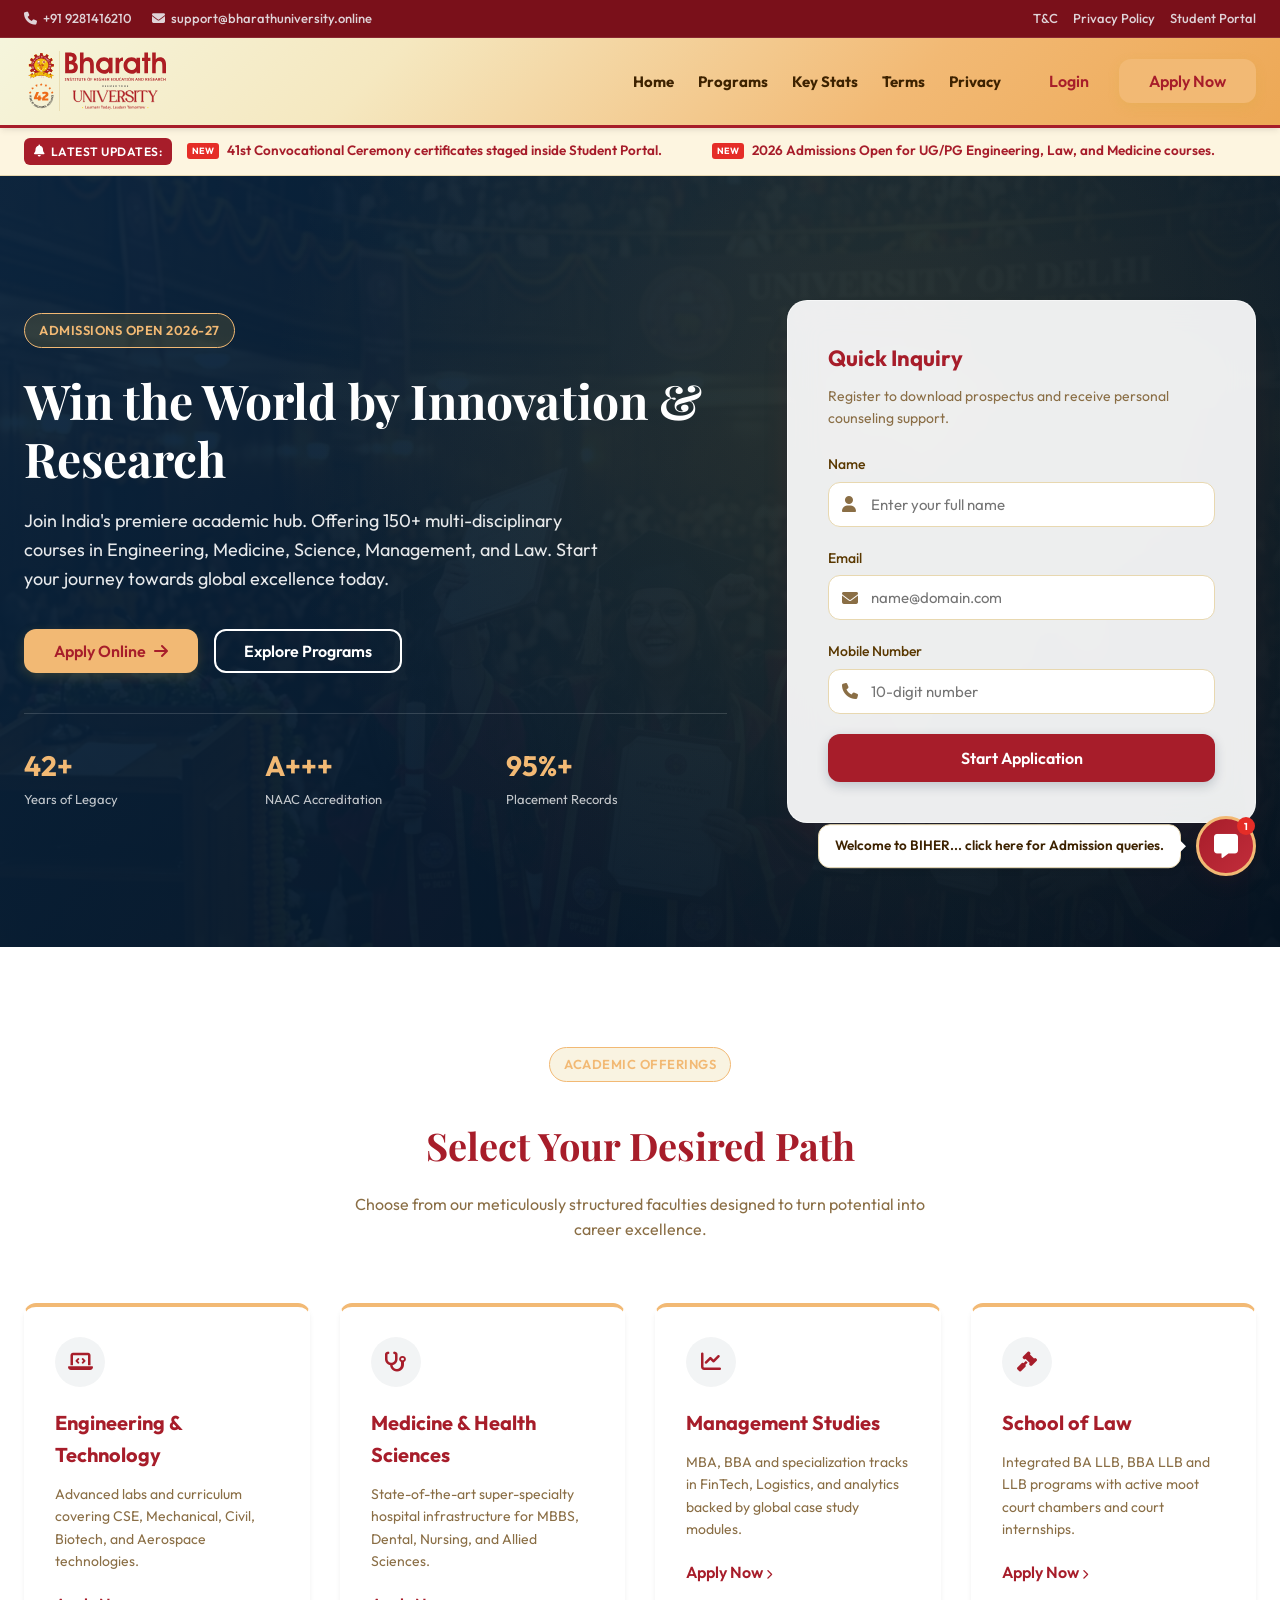
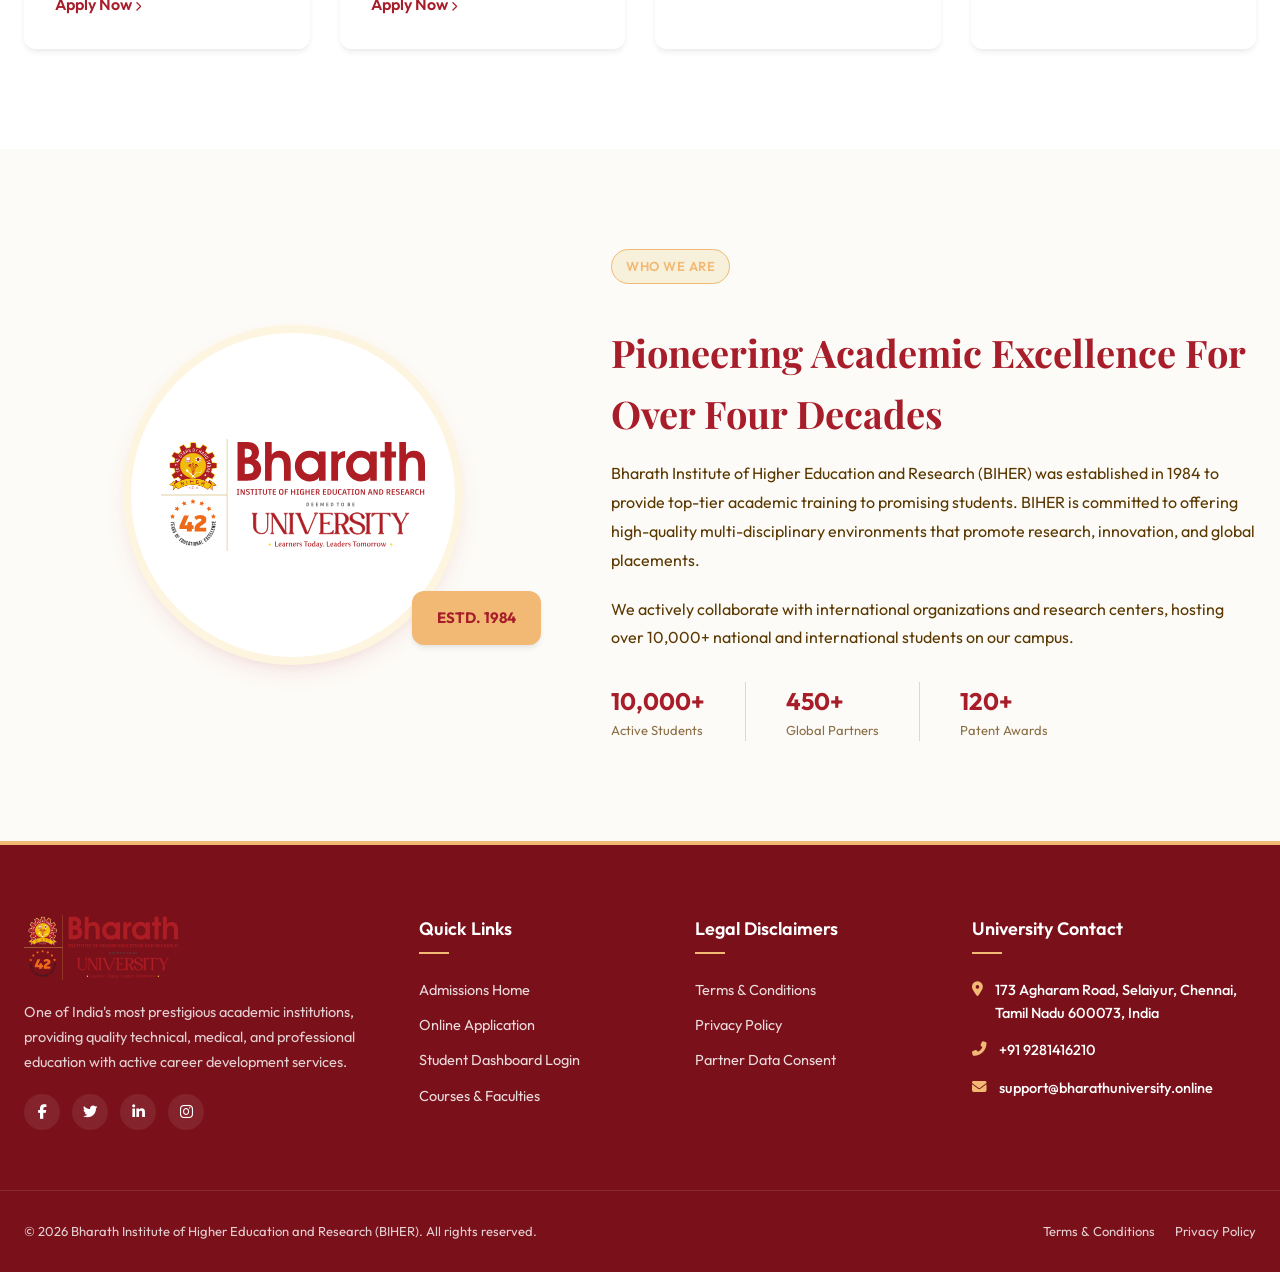
==== commit bf548279: "Completely removed floating sidebar popups" ====
--- a/index.html
+++ b/index.html
@@ -86,6 +86,11 @@
             .hero-grid {
                 grid-template-columns: 1fr !important;
             }
+            
+            /* Hide floating sidebar on mobile */
+            .floating-sidebar {
+                display: none !important;
+            }
         }
     </style>
 </head>
@@ -362,16 +367,6 @@
         </div>
     </footer>
 
-    <!-- FLOATING ACTIONS SIDEBAR -->
-    <div class="floating-sidebar">
-        <a href="terms.html" class="floating-link">
-            <i class="fas fa-file-invoice"></i> AICTE - EOA 2026-27
-        </a>
-        <a href="signup.html" class="floating-link">
-            <i class="fas fa-graduation-cap"></i> 2026 Admission Open for UG/PG
-        </a>
-    </div>
-
     <!-- INTERACTIVE COUNSELOR CHAT HELPDESK -->
     <div class="chat-widget">
         <div class="chat-tooltip">Welcome to BIHER... click here for Admission queries.</div>
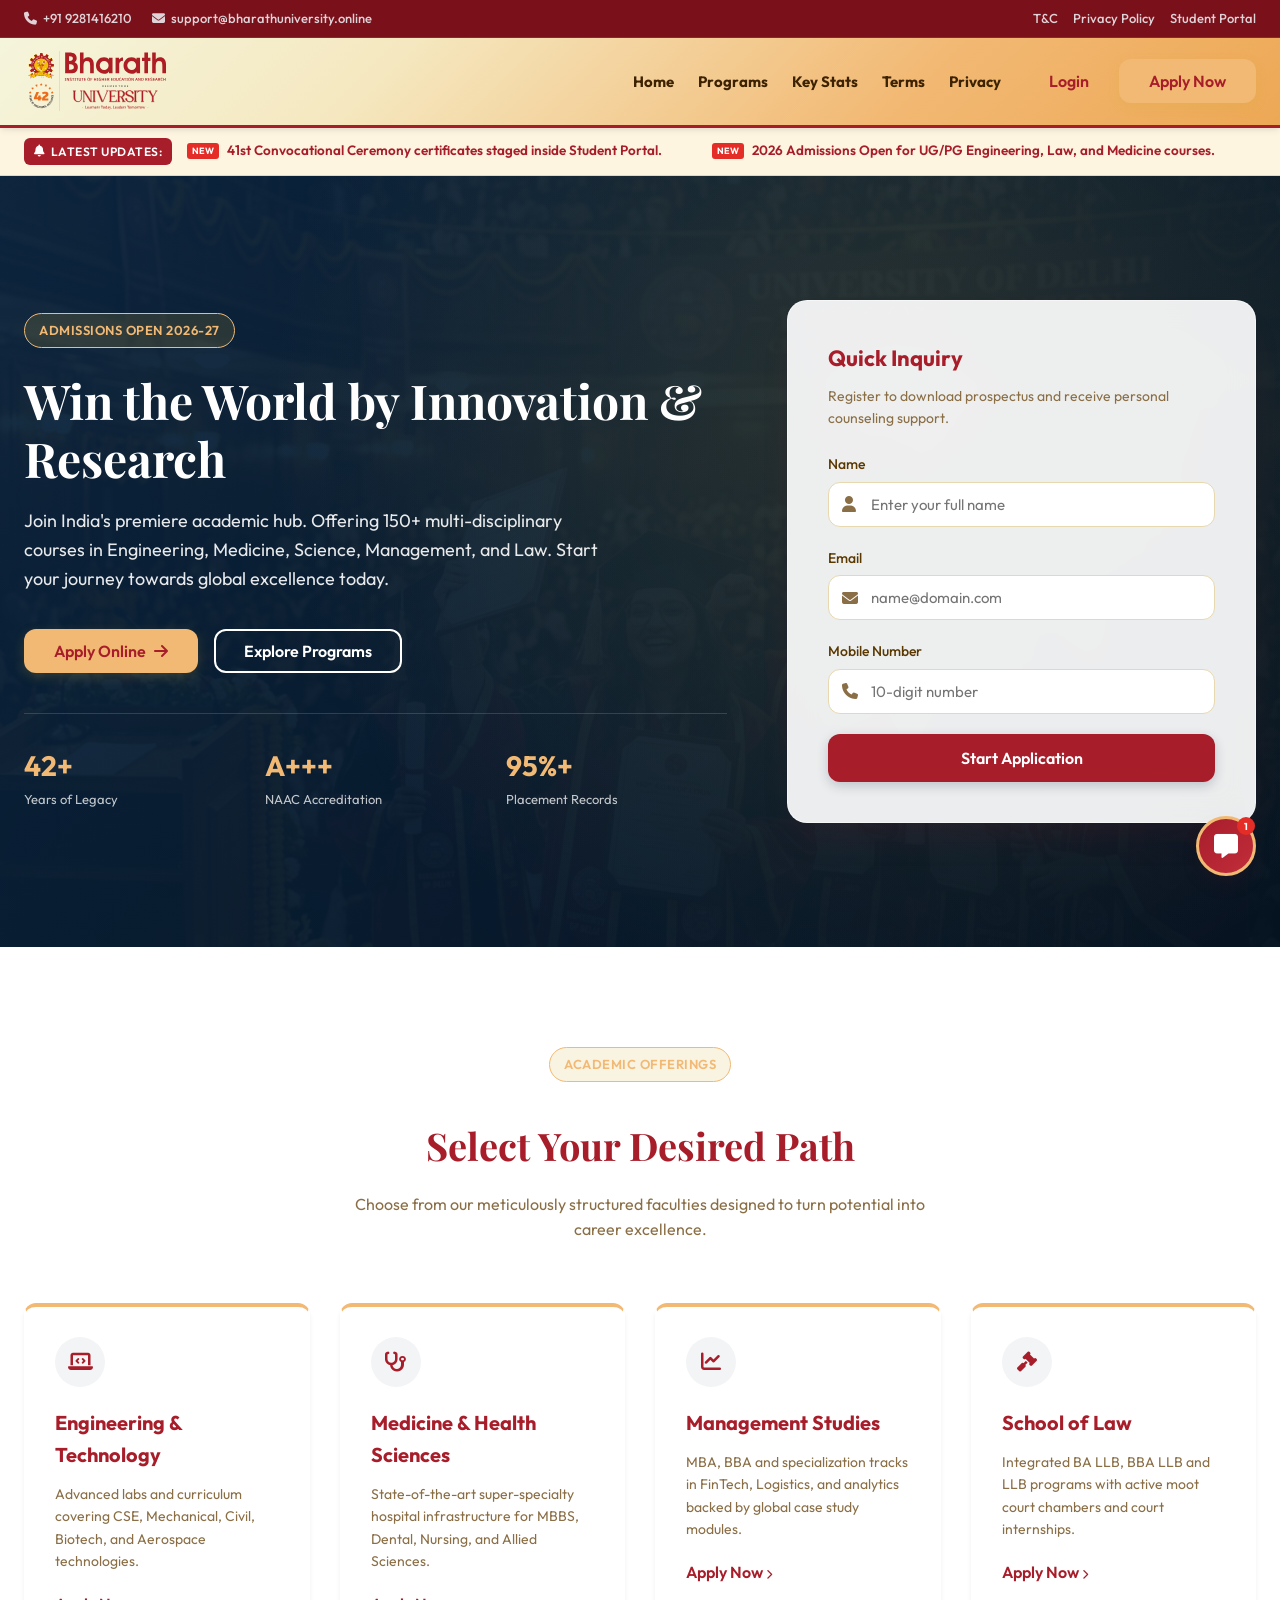
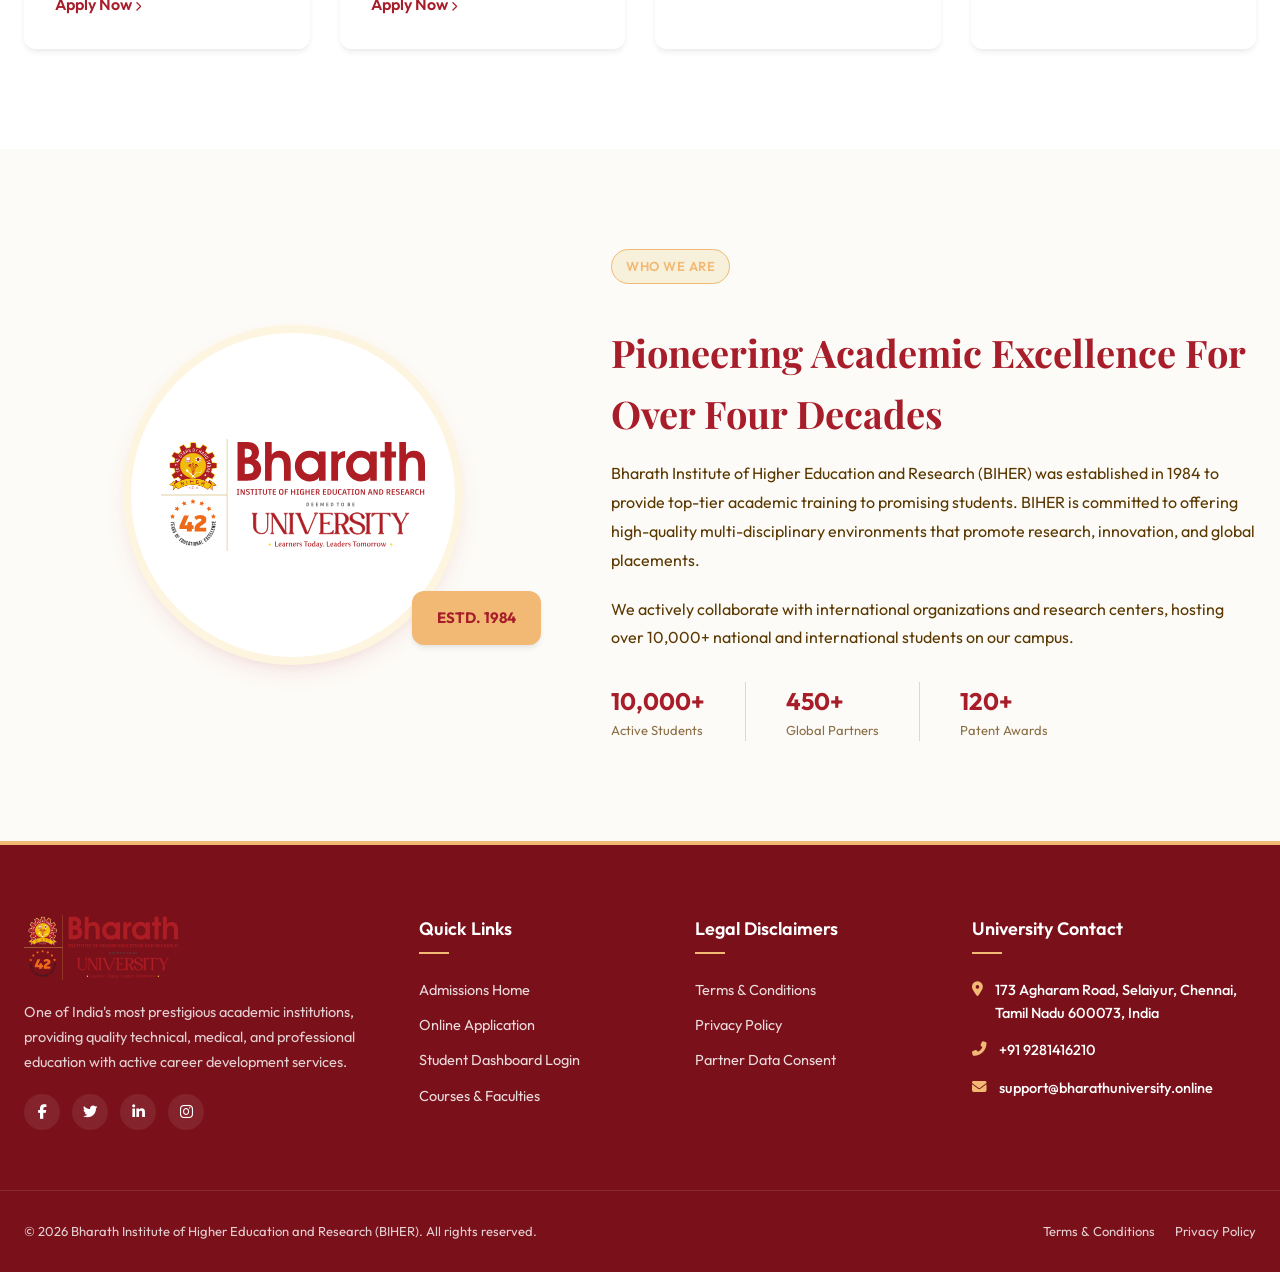
==== commit d9b91c4d: "Removed chat tooltip popup from all pages" ====
--- a/index.html
+++ b/index.html
@@ -369,7 +369,7 @@
 
     <!-- INTERACTIVE COUNSELOR CHAT HELPDESK -->
     <div class="chat-widget">
-        <div class="chat-tooltip">Welcome to BIHER... click here for Admission queries.</div>
+
         <button class="chat-trigger" aria-label="Open Counselor Chat Helpdesk">
             <i class="fas fa-comment-alt"></i>
             <span class="chat-badge">1</span>
